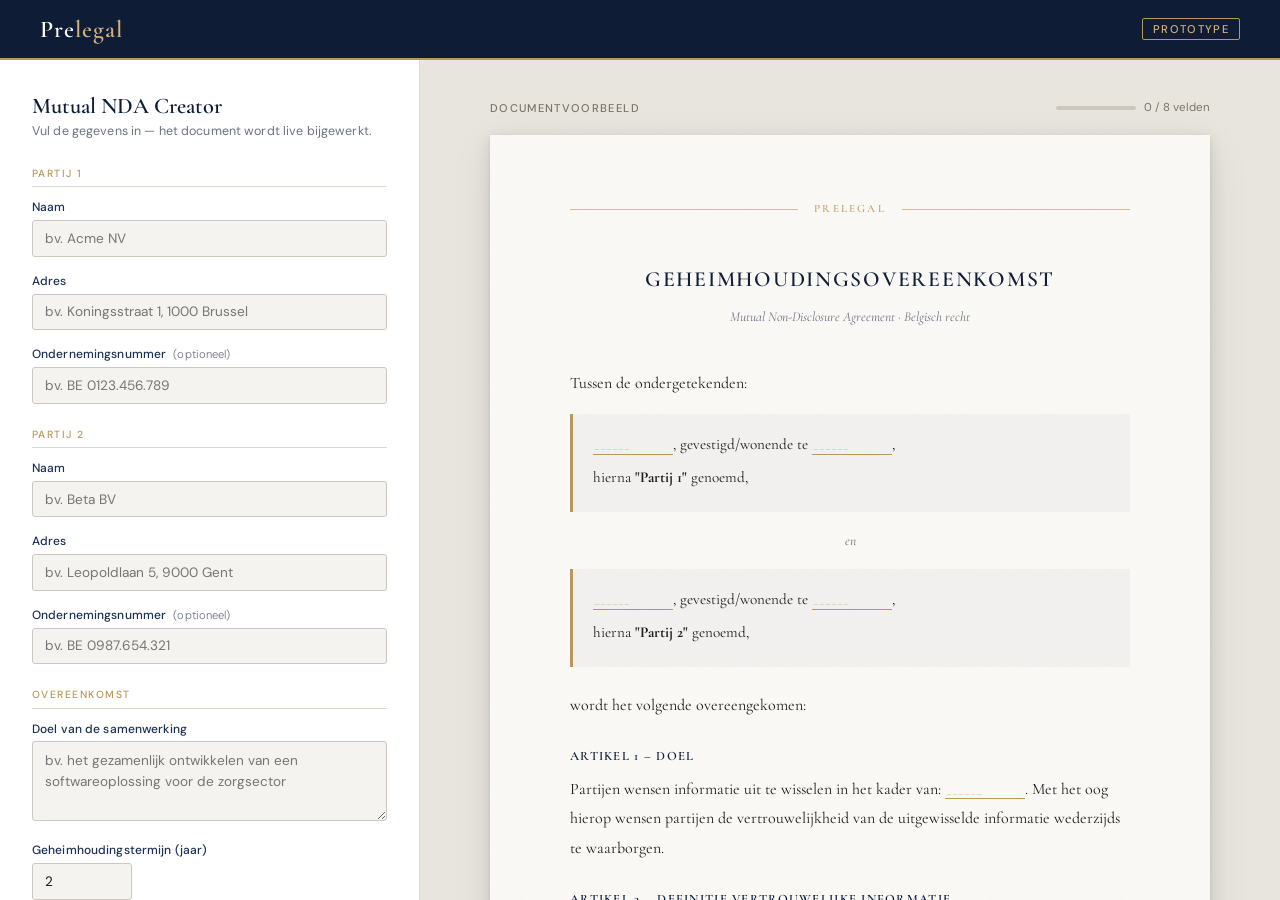
==== prototype/nda-creator/index.html @ 000abd02 "feat(PL-3): prototype mutual NDA creator Voegt een interactieve webpagina toe waarmee gebruikers een" ====
<!DOCTYPE html>
<html lang="nl">
<head>
  <meta charset="UTF-8" />
  <meta name="viewport" content="width=device-width, initial-scale=1.0" />
  <title>Prelegal – Mutual NDA Creator</title>
  <link rel="preconnect" href="https://fonts.googleapis.com" />
  <link rel="preconnect" href="https://fonts.gstatic.com" crossorigin />
  <link href="https://fonts.googleapis.com/css2?family=Cormorant+Garamond:ital,wght@0,400;0,500;0,600;1,400&family=DM+Sans:wght@300;400;500&display=swap" rel="stylesheet" />
  <style>
    *, *::before, *::after { box-sizing: border-box; margin: 0; padding: 0; }

    :root {
      --navy:   #0e1c36;
      --navy-mid: #1a2f54;
      --gold:   #b8975a;
      --gold-light: #d4b07a;
      --ink:    #1c1c1c;
      --muted:  #6b7280;
      --rule:   #ddd8cf;
      --paper:  #faf9f6;
      --white:  #ffffff;
      --form-bg: #f4f3ef;
      --input-border: #ccc8bf;
      --highlight: #2a4a8a14;
    }

    html, body {
      height: 100%;
      font-family: 'DM Sans', sans-serif;
      background: var(--form-bg);
      color: var(--ink);
    }

    /* ── HEADER ── */
    header {
      background: var(--navy);
      color: var(--white);
      display: flex;
      align-items: center;
      justify-content: space-between;
      padding: 0 2.5rem;
      height: 60px;
      position: sticky;
      top: 0;
      z-index: 100;
      border-bottom: 2px solid var(--gold);
    }

    .logo {
      font-family: 'Cormorant Garamond', serif;
      font-size: 1.5rem;
      font-weight: 600;
      letter-spacing: 0.04em;
      color: var(--white);
    }

    .logo span { color: var(--gold-light); }

    .badge {
      font-size: 0.7rem;
      font-weight: 500;
      letter-spacing: 0.12em;
      text-transform: uppercase;
      color: var(--gold-light);
      border: 1px solid var(--gold);
      padding: 3px 10px;
      border-radius: 2px;
    }

    /* ── LAYOUT ── */
    .workspace {
      display: grid;
      grid-template-columns: 420px 1fr;
      height: calc(100vh - 60px);
      overflow: hidden;
    }

    /* ── FORM PANEL ── */
    .form-panel {
      background: var(--white);
      border-right: 1px solid var(--rule);
      overflow-y: auto;
      padding: 2rem 2rem 3rem;
    }

    .form-panel::-webkit-scrollbar { width: 5px; }
    .form-panel::-webkit-scrollbar-track { background: var(--form-bg); }
    .form-panel::-webkit-scrollbar-thumb { background: var(--rule); border-radius: 3px; }

    .form-title {
      font-family: 'Cormorant Garamond', serif;
      font-size: 1.4rem;
      font-weight: 600;
      color: var(--navy);
      margin-bottom: 0.25rem;
    }

    .form-subtitle {
      font-size: 0.78rem;
      color: var(--muted);
      margin-bottom: 1.75rem;
      letter-spacing: 0.01em;
    }

    .section-label {
      font-size: 0.65rem;
      font-weight: 500;
      letter-spacing: 0.14em;
      text-transform: uppercase;
      color: var(--gold);
      margin: 1.5rem 0 0.75rem;
      padding-bottom: 0.4rem;
      border-bottom: 1px solid var(--rule);
    }

    .field { margin-bottom: 1rem; }

    label {
      display: block;
      font-size: 0.75rem;
      font-weight: 500;
      color: var(--navy-mid);
      margin-bottom: 0.3rem;
      letter-spacing: 0.01em;
    }

    .optional {
      font-weight: 300;
      color: var(--muted);
      font-size: 0.7rem;
      margin-left: 4px;
    }

    input[type="text"],
    input[type="number"],
    input[type="date"],
    textarea {
      width: 100%;
      padding: 0.55rem 0.75rem;
      font-family: 'DM Sans', sans-serif;
      font-size: 0.85rem;
      color: var(--ink);
      background: var(--form-bg);
      border: 1px solid var(--input-border);
      border-radius: 3px;
      outline: none;
      transition: border-color 0.15s, box-shadow 0.15s, background 0.15s;
    }

    input:focus, textarea:focus {
      border-color: var(--navy-mid);
      background: var(--white);
      box-shadow: 0 0 0 3px var(--highlight);
    }

    textarea { resize: vertical; min-height: 80px; line-height: 1.5; }

    input[type="number"] { width: 100px; }

    .download-btn {
      display: flex;
      align-items: center;
      gap: 8px;
      margin-top: 2rem;
      width: 100%;
      padding: 0.75rem 1.25rem;
      background: var(--navy);
      color: var(--white);
      font-family: 'DM Sans', sans-serif;
      font-size: 0.85rem;
      font-weight: 500;
      letter-spacing: 0.04em;
      border: none;
      border-radius: 3px;
      cursor: pointer;
      transition: background 0.2s, transform 0.1s;
      justify-content: center;
    }

    .download-btn:hover { background: var(--navy-mid); }
    .download-btn:active { transform: scale(0.99); }

    .download-btn svg { flex-shrink: 0; }

    /* ── DOCUMENT PANEL ── */
    .doc-panel {
      background: #e8e5de;
      overflow-y: auto;
      display: flex;
      flex-direction: column;
      align-items: center;
      padding: 2.5rem 2rem 4rem;
    }

    .doc-panel::-webkit-scrollbar { width: 6px; }
    .doc-panel::-webkit-scrollbar-track { background: #ddd9d1; }
    .doc-panel::-webkit-scrollbar-thumb { background: #bbb5aa; border-radius: 3px; }

    .doc-toolbar {
      width: 100%;
      max-width: 720px;
      display: flex;
      align-items: center;
      justify-content: space-between;
      margin-bottom: 1.25rem;
    }

    .doc-toolbar-label {
      font-size: 0.7rem;
      font-weight: 500;
      letter-spacing: 0.12em;
      text-transform: uppercase;
      color: #7a7468;
    }

    .completeness {
      display: flex;
      align-items: center;
      gap: 8px;
      font-size: 0.72rem;
      color: #7a7468;
    }

    .progress-bar {
      width: 80px;
      height: 4px;
      background: #ccc8bf;
      border-radius: 2px;
      overflow: hidden;
    }

    .progress-fill {
      height: 100%;
      background: var(--gold);
      border-radius: 2px;
      transition: width 0.3s ease;
      width: 0%;
    }

    /* Paper document */
    .document {
      width: 100%;
      max-width: 720px;
      background: var(--paper);
      box-shadow:
        0 1px 3px rgba(0,0,0,0.08),
        0 4px 16px rgba(0,0,0,0.10),
        0 12px 40px rgba(0,0,0,0.08);
      padding: 4rem 5rem;
      font-family: 'Cormorant Garamond', serif;
      font-size: 1rem;
      line-height: 1.85;
      color: var(--ink);
      position: relative;
      animation: fadeUp 0.4s ease both;
    }

    @keyframes fadeUp {
      from { opacity: 0; transform: translateY(12px); }
      to   { opacity: 1; transform: translateY(0); }
    }

    /* Subtle paper texture via pseudo */
    .document::before {
      content: '';
      position: absolute;
      inset: 0;
      background-image: url("data:image/svg+xml,%3Csvg xmlns='http://www.w3.org/2000/svg' width='300' height='300'%3E%3Cfilter id='n'%3E%3CfeTurbulence type='fractalNoise' baseFrequency='0.75' numOctaves='4' stitchTiles='stitch'/%3E%3C/filter%3E%3Crect width='300' height='300' filter='url(%23n)' opacity='0.025'/%3E%3C/svg%3E");
      pointer-events: none;
      border-radius: inherit;
    }

    .doc-header-rule {
      display: flex;
      align-items: center;
      gap: 1rem;
      margin-bottom: 2.5rem;
    }

    .doc-header-rule::before,
    .doc-header-rule::after {
      content: '';
      flex: 1;
      height: 1px;
      background: var(--gold);
      opacity: 0.6;
    }

    .doc-brand {
      font-family: 'Cormorant Garamond', serif;
      font-size: 0.7rem;
      font-weight: 500;
      letter-spacing: 0.2em;
      text-transform: uppercase;
      color: var(--gold);
    }

    .doc-title {
      font-family: 'Cormorant Garamond', serif;
      font-size: 1.35rem;
      font-weight: 600;
      letter-spacing: 0.08em;
      text-align: center;
      text-transform: uppercase;
      color: var(--navy);
      margin-bottom: 0.25rem;
    }

    .doc-subtitle {
      text-align: center;
      font-style: italic;
      font-size: 0.85rem;
      color: var(--muted);
      margin-bottom: 2.5rem;
    }

    .doc-body p { margin-bottom: 0.9rem; }

    .doc-body .article-title {
      font-weight: 600;
      font-size: 0.8rem;
      letter-spacing: 0.1em;
      text-transform: uppercase;
      color: var(--navy);
      margin-top: 1.5rem;
      margin-bottom: 0.4rem;
    }

    .doc-body .parties {
      background: rgba(14, 28, 54, 0.03);
      border-left: 3px solid var(--gold);
      padding: 1rem 1.25rem;
      margin: 1rem 0 1.5rem;
      font-size: 0.95rem;
    }

    .doc-body .parties p { margin-bottom: 0.3rem; }

    .placeholder {
      display: inline-block;
      min-width: 80px;
      border-bottom: 1.5px solid var(--gold);
      color: #b8975a99;
      font-style: italic;
      font-size: 0.85em;
      padding: 0 2px;
      line-height: 1.2;
    }

    .filled {
      color: var(--ink);
      font-style: normal;
      border-bottom-color: transparent;
    }

    .signatures {
      display: grid;
      grid-template-columns: 1fr 1fr;
      gap: 2rem;
      margin-top: 2.5rem;
      padding-top: 1.5rem;
      border-top: 1px solid var(--rule);
    }

    .sig-block {
      font-size: 0.9rem;
    }

    .sig-block .sig-name {
      font-weight: 600;
      margin-bottom: 0.25rem;
    }

    .sig-block .sig-role {
      font-size: 0.8rem;
      color: var(--muted);
      margin-bottom: 1rem;
    }

    .sig-line {
      margin-top: 2.5rem;
      border-top: 1px solid var(--ink);
      padding-top: 0.3rem;
      font-size: 0.75rem;
      color: var(--muted);
    }

    .doc-footer-rule {
      display: flex;
      align-items: center;
      gap: 1rem;
      margin-top: 3rem;
    }

    .doc-footer-rule::before,
    .doc-footer-rule::after {
      content: '';
      flex: 1;
      height: 1px;
      background: var(--rule);
    }

    .doc-footer-rule span {
      font-size: 0.65rem;
      letter-spacing: 0.14em;
      text-transform: uppercase;
      color: #bbb5aa;
    }

    @media (max-width: 900px) {
      .workspace { grid-template-columns: 1fr; height: auto; overflow: visible; }
      .doc-panel { padding: 2rem 1rem 3rem; }
      .document { padding: 2.5rem 2rem; }
    }
  </style>
</head>
<body>

<header>
  <div class="logo">Pre<span>legal</span></div>
  <div class="badge">Prototype</div>
</header>

<div class="workspace">

  <!-- FORM -->
  <aside class="form-panel">
    <div class="form-title">Mutual NDA Creator</div>
    <div class="form-subtitle">Vul de gegevens in — het document wordt live bijgewerkt.</div>

    <div class="section-label">Partij 1</div>

    <div class="field">
      <label for="p1_naam">Naam</label>
      <input type="text" id="p1_naam" placeholder="bv. Acme NV" />
    </div>
    <div class="field">
      <label for="p1_adres">Adres</label>
      <input type="text" id="p1_adres" placeholder="bv. Koningsstraat 1, 1000 Brussel" />
    </div>
    <div class="field">
      <label for="p1_kbo">Ondernemingsnummer <span class="optional">(optioneel)</span></label>
      <input type="text" id="p1_kbo" placeholder="bv. BE 0123.456.789" />
    </div>

    <div class="section-label">Partij 2</div>

    <div class="field">
      <label for="p2_naam">Naam</label>
      <input type="text" id="p2_naam" placeholder="bv. Beta BV" />
    </div>
    <div class="field">
      <label for="p2_adres">Adres</label>
      <input type="text" id="p2_adres" placeholder="bv. Leopoldlaan 5, 9000 Gent" />
    </div>
    <div class="field">
      <label for="p2_kbo">Ondernemingsnummer <span class="optional">(optioneel)</span></label>
      <input type="text" id="p2_kbo" placeholder="bv. BE 0987.654.321" />
    </div>

    <div class="section-label">Overeenkomst</div>

    <div class="field">
      <label for="doel">Doel van de samenwerking</label>
      <textarea id="doel" placeholder="bv. het gezamenlijk ontwikkelen van een softwareoplossing voor de zorgsector"></textarea>
    </div>
    <div class="field">
      <label for="duur">Geheimhoudingstermijn (jaar)</label>
      <input type="number" id="duur" value="2" min="1" max="20" />
    </div>
    <div class="field">
      <label for="gemeente">Gemeente</label>
      <input type="text" id="gemeente" placeholder="bv. Antwerpen" />
    </div>
    <div class="field">
      <label for="datum">Datum ondertekening</label>
      <input type="date" id="datum" />
    </div>

    <button class="download-btn" onclick="downloadDoc()">
      <svg width="15" height="15" viewBox="0 0 15 15" fill="none">
        <path d="M7.5 1v9M4 7l3.5 3.5L11 7M2 13h11" stroke="currentColor" stroke-width="1.5" stroke-linecap="round" stroke-linejoin="round"/>
      </svg>
      Download als .txt
    </button>
  </aside>

  <!-- DOCUMENT PREVIEW -->
  <main class="doc-panel">
    <div class="doc-toolbar">
      <span class="doc-toolbar-label">Documentvoorbeeld</span>
      <div class="completeness">
        <div class="progress-bar"><div class="progress-fill" id="progressFill"></div></div>
        <span id="progressLabel">0 / 8 velden</span>
      </div>
    </div>

    <article class="document" id="docPreview">

      <div class="doc-header-rule">
        <span class="doc-brand">Prelegal</span>
      </div>

      <div class="doc-title">Geheimhoudingsovereenkomst</div>
      <div class="doc-subtitle">Mutual Non-Disclosure Agreement · Belgisch recht</div>

      <div class="doc-body">

        <p>Tussen de ondergetekenden:</p>

        <div class="parties">
          <p><span id="d_p1_naam" class="placeholder">______</span>,
          gevestigd/wonende te <span id="d_p1_adres" class="placeholder">______</span><span id="d_p1_kbo_block"></span>,</p>
          <p>hierna <strong>"Partij 1"</strong> genoemd,</p>
        </div>

        <p style="text-align:center; font-style:italic; color: var(--muted); font-size:0.85rem; margin: -0.5rem 0 0.5rem;">en</p>

        <div class="parties">
          <p><span id="d_p2_naam" class="placeholder">______</span>,
          gevestigd/wonende te <span id="d_p2_adres" class="placeholder">______</span><span id="d_p2_kbo_block"></span>,</p>
          <p>hierna <strong>"Partij 2"</strong> genoemd,</p>
        </div>

        <p>wordt het volgende overeengekomen:</p>

        <div class="article-title">Artikel 1 – Doel</div>
        <p>Partijen wensen informatie uit te wisselen in het kader van: <span id="d_doel" class="placeholder">______</span>. Met het oog hierop wensen partijen de vertrouwelijkheid van de uitgewisselde informatie wederzijds te waarborgen.</p>

        <div class="article-title">Artikel 2 – Definitie vertrouwelijke informatie</div>
        <p>Onder "Vertrouwelijke Informatie" wordt verstaan: alle informatie, al dan niet schriftelijk of elektronisch vastgelegd, die door één partij aan de andere partij wordt meegedeeld en die als vertrouwelijk wordt aangeduid of die redelijkerwijze als vertrouwelijk dient te worden beschouwd.</p>

        <div class="article-title">Artikel 3 – Wederzijdse geheimhoudingsplicht</div>
        <p>Elke partij verbindt zich ertoe:</p>
        <p>(a)&nbsp; de Vertrouwelijke Informatie strikt vertrouwelijk te behandelen;<br>
           (b)&nbsp; de Vertrouwelijke Informatie niet openbaar te maken aan derden zonder voorafgaande schriftelijke toestemming van de andere partij;<br>
           (c)&nbsp; de Vertrouwelijke Informatie uitsluitend te gebruiken voor het in artikel 1 omschreven doel.</p>

        <div class="article-title">Artikel 4 – Uitzonderingen</div>
        <p>De geheimhoudingsplicht geldt niet voor informatie die reeds publiekelijk bekend was, nadien publiekelijk bekend werd zonder inbreuk op deze overeenkomst, of verplicht openbaar gemaakt dient te worden krachtens de wet.</p>

        <div class="article-title">Artikel 5 – Duur</div>
        <p>Deze overeenkomst blijft van kracht gedurende <span id="d_duur" class="placeholder">______</span> jaar vanaf de datum van ondertekening.</p>

        <div class="article-title">Artikel 6 – Toepasselijk recht</div>
        <p>Deze overeenkomst is onderworpen aan het Belgisch recht. Bij geschillen zijn uitsluitend de rechtbanken van <span id="d_gemeente" class="placeholder">______</span> bevoegd.</p>

        <p style="margin-top:1.5rem;">Opgemaakt te <span id="d_gemeente2" class="placeholder">______</span>, op <span id="d_datum" class="placeholder">______</span>, in twee originele exemplaren.</p>

      </div>

      <div class="signatures">
        <div class="sig-block">
          <div class="sig-role">Partij 1</div>
          <div class="sig-name"><span id="d_sig_p1" class="placeholder">______</span></div>
          <div class="sig-line">Handtekening</div>
        </div>
        <div class="sig-block">
          <div class="sig-role">Partij 2</div>
          <div class="sig-name"><span id="d_sig_p2" class="placeholder">______</span></div>
          <div class="sig-line">Handtekening</div>
        </div>
      </div>

      <div class="doc-footer-rule">
        <span>Gegenereerd via Prelegal · prelegal.be</span>
      </div>

    </article>
  </main>

</div>

<script>
  const fields = [
    { inputId: 'p1_naam',  docIds: ['d_p1_naam', 'd_sig_p1'] },
    { inputId: 'p1_adres', docIds: ['d_p1_adres'] },
    { inputId: 'p2_naam',  docIds: ['d_p2_naam', 'd_sig_p2'] },
    { inputId: 'p2_adres', docIds: ['d_p2_adres'] },
    { inputId: 'doel',     docIds: ['d_doel'] },
    { inputId: 'duur',     docIds: ['d_duur'] },
    { inputId: 'gemeente', docIds: ['d_gemeente', 'd_gemeente2'] },
    { inputId: 'datum',    docIds: ['d_datum'], format: formatDate },
  ];

  // Optional KBO blocks
  document.getElementById('p1_kbo').addEventListener('input', () => updateKbo('p1_kbo', 'd_p1_kbo_block'));
  document.getElementById('p2_kbo').addEventListener('input', () => updateKbo('p2_kbo', 'd_p2_kbo_block'));

  function updateKbo(inputId, blockId) {
    const val = document.getElementById(inputId).value.trim();
    document.getElementById(blockId).textContent = val ? `, met ondernemingsnummer ${val}` : '';
  }

  function formatDate(val) {
    if (!val) return null;
    const [y, m, d] = val.split('-');
    return `${d}/${m}/${y}`;
  }

  fields.forEach(({ inputId, docIds, format }) => {
    const input = document.getElementById(inputId);
    input.addEventListener('input', () => {
      const raw = input.value.trim();
      const display = format ? format(raw) : raw;
      docIds.forEach(id => {
        const el = document.getElementById(id);
        if (display) {
          el.textContent = display;
          el.classList.add('filled');
        } else {
          el.textContent = '______';
          el.classList.remove('filled');
        }
      });
      updateProgress();
    });
  });

  function updateProgress() {
    const required = ['p1_naam','p1_adres','p2_naam','p2_adres','doel','duur','gemeente','datum'];
    const filled = required.filter(id => document.getElementById(id).value.trim() !== '').length;
    const pct = Math.round((filled / required.length) * 100);
    document.getElementById('progressFill').style.width = pct + '%';
    document.getElementById('progressLabel').textContent = `${filled} / ${required.length} velden`;
  }

  function getDocText() {
    const g = id => document.getElementById(id).value.trim();
    const fmtDate = v => v ? formatDate(v) : '______';
    const kbo1 = g('p1_kbo') ? `, met ondernemingsnummer ${g('p1_kbo')}` : '';
    const kbo2 = g('p2_kbo') ? `, met ondernemingsnummer ${g('p2_kbo')}` : '';

    return `GEHEIMHOUDINGSOVEREENKOMST (MUTUAL NDA)
Gegenereerd via Prelegal

Tussen de ondergetekenden:

${g('p1_naam') || '______'}, gevestigd/wonende te ${g('p1_adres') || '______'}${kbo1},
hierna "Partij 1" genoemd,

en

${g('p2_naam') || '______'}, gevestigd/wonende te ${g('p2_adres') || '______'}${kbo2},
hierna "Partij 2" genoemd,

wordt het volgende overeengekomen:

ARTIKEL 1 – DOEL
Partijen wensen informatie uit te wisselen in het kader van: ${g('doel') || '______'}. Met het oog hierop wensen partijen de vertrouwelijkheid van de uitgewisselde informatie wederzijds te waarborgen.

ARTIKEL 2 – DEFINITIE VERTROUWELIJKE INFORMATIE
Onder "Vertrouwelijke Informatie" wordt verstaan: alle informatie, al dan niet schriftelijk of elektronisch vastgelegd, die door één partij aan de andere partij wordt meegedeeld en die als vertrouwelijk wordt aangeduid of die redelijkerwijze als vertrouwelijk dient te worden beschouwd.

ARTIKEL 3 – WEDERZIJDSE GEHEIMHOUDINGSPLICHT
Elke partij verbindt zich ertoe:
(a) de Vertrouwelijke Informatie strikt vertrouwelijk te behandelen;
(b) de Vertrouwelijke Informatie niet openbaar te maken aan derden zonder voorafgaande schriftelijke toestemming van de andere partij;
(c) de Vertrouwelijke Informatie uitsluitend te gebruiken voor het in artikel 1 omschreven doel.

ARTIKEL 4 – UITZONDERINGEN
De geheimhoudingsplicht geldt niet voor informatie die reeds publiekelijk bekend was, nadien publiekelijk bekend werd zonder inbreuk op deze overeenkomst, of verplicht openbaar gemaakt dient te worden krachtens de wet.

ARTIKEL 5 – DUUR
Deze overeenkomst blijft van kracht gedurende ${g('duur') || '______'} jaar vanaf de datum van ondertekening.

ARTIKEL 6 – TOEPASSELIJK RECHT
Deze overeenkomst is onderworpen aan het Belgisch recht. Bij geschillen zijn uitsluitend de rechtbanken van ${g('gemeente') || '______'} bevoegd.

Opgemaakt te ${g('gemeente') || '______'}, op ${fmtDate(g('datum'))}, in twee originele exemplaren.


Partij 1,                               Partij 2,
${g('p1_naam') || '______'}             ${g('p2_naam') || '______'}
(handtekening)                          (handtekening)`;
  }

  function downloadDoc() {
    const text = getDocText();
    const blob = new Blob([text], { type: 'text/plain;charset=utf-8' });
    const a = document.createElement('a');
    a.href = URL.createObjectURL(blob);
    a.download = 'mutual-nda-prelegal.txt';
    a.click();
    URL.revokeObjectURL(a.href);
  }
</script>
</body>
</html>
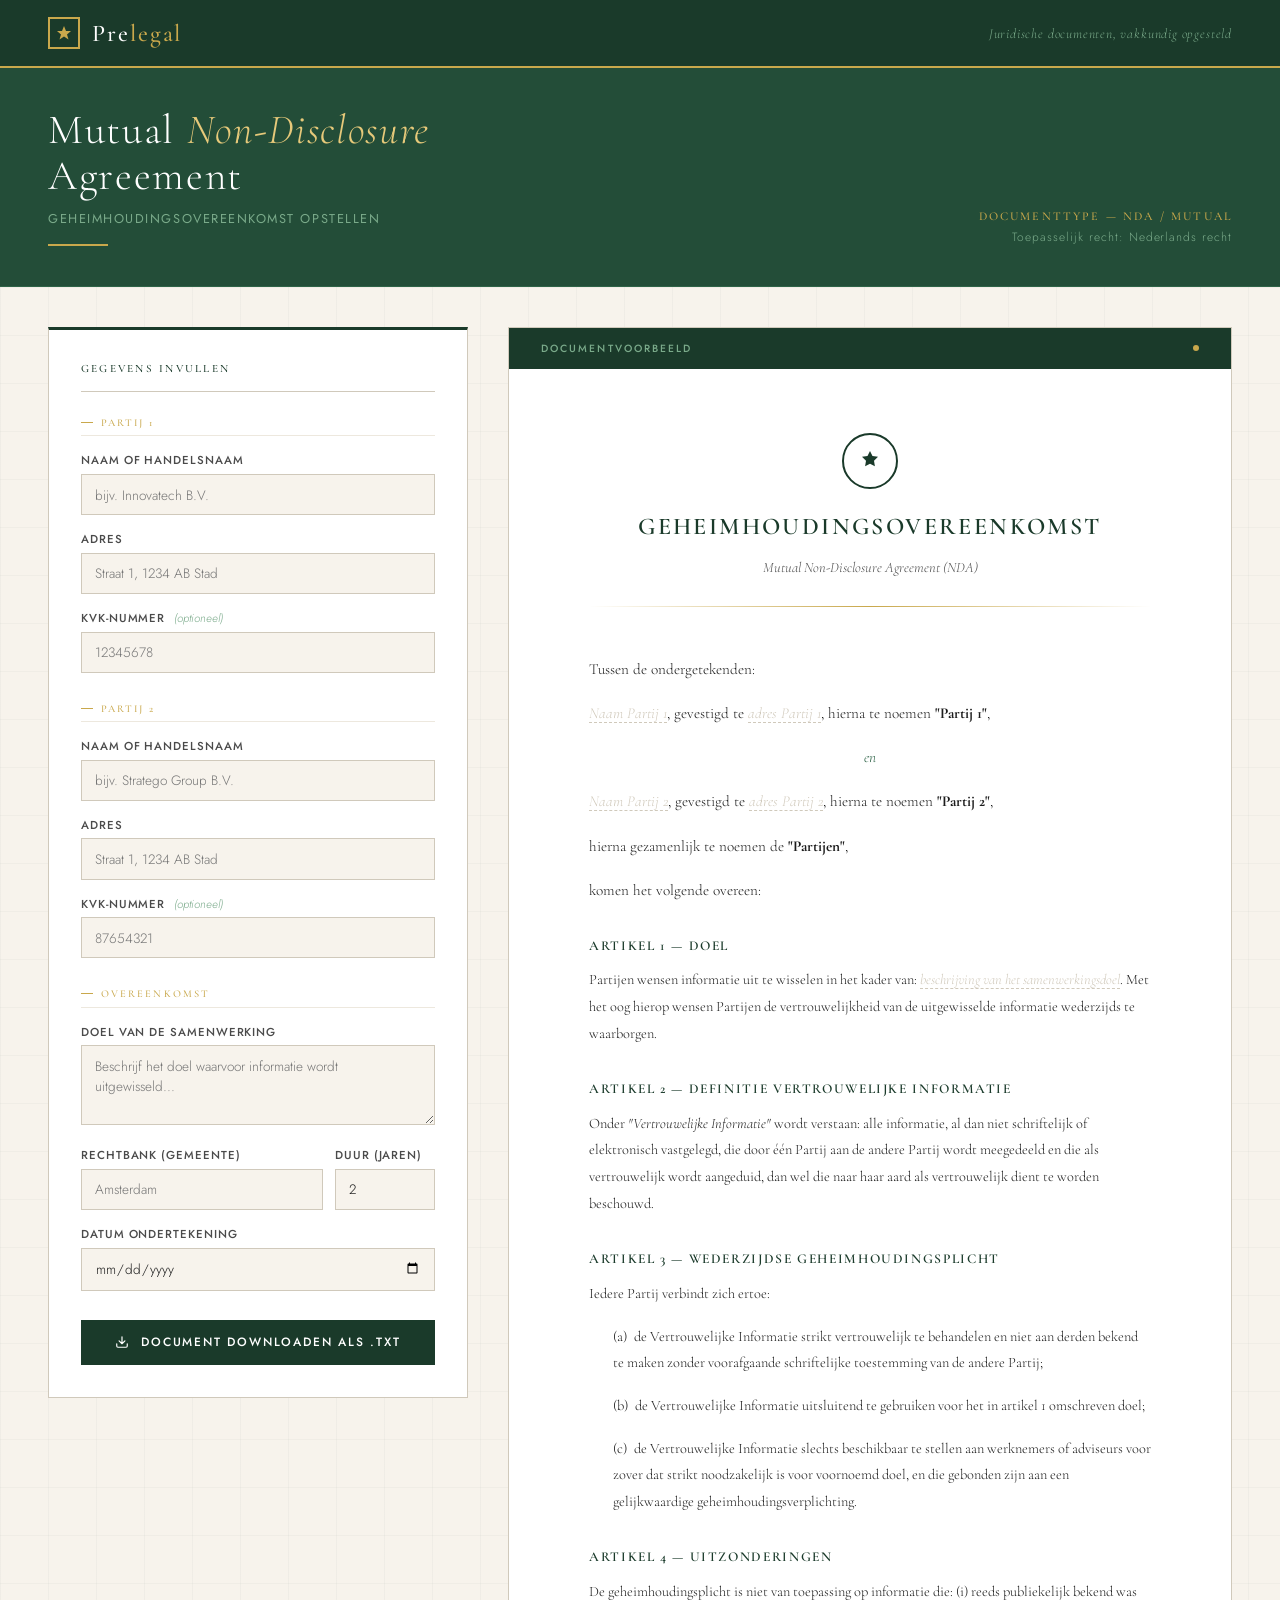
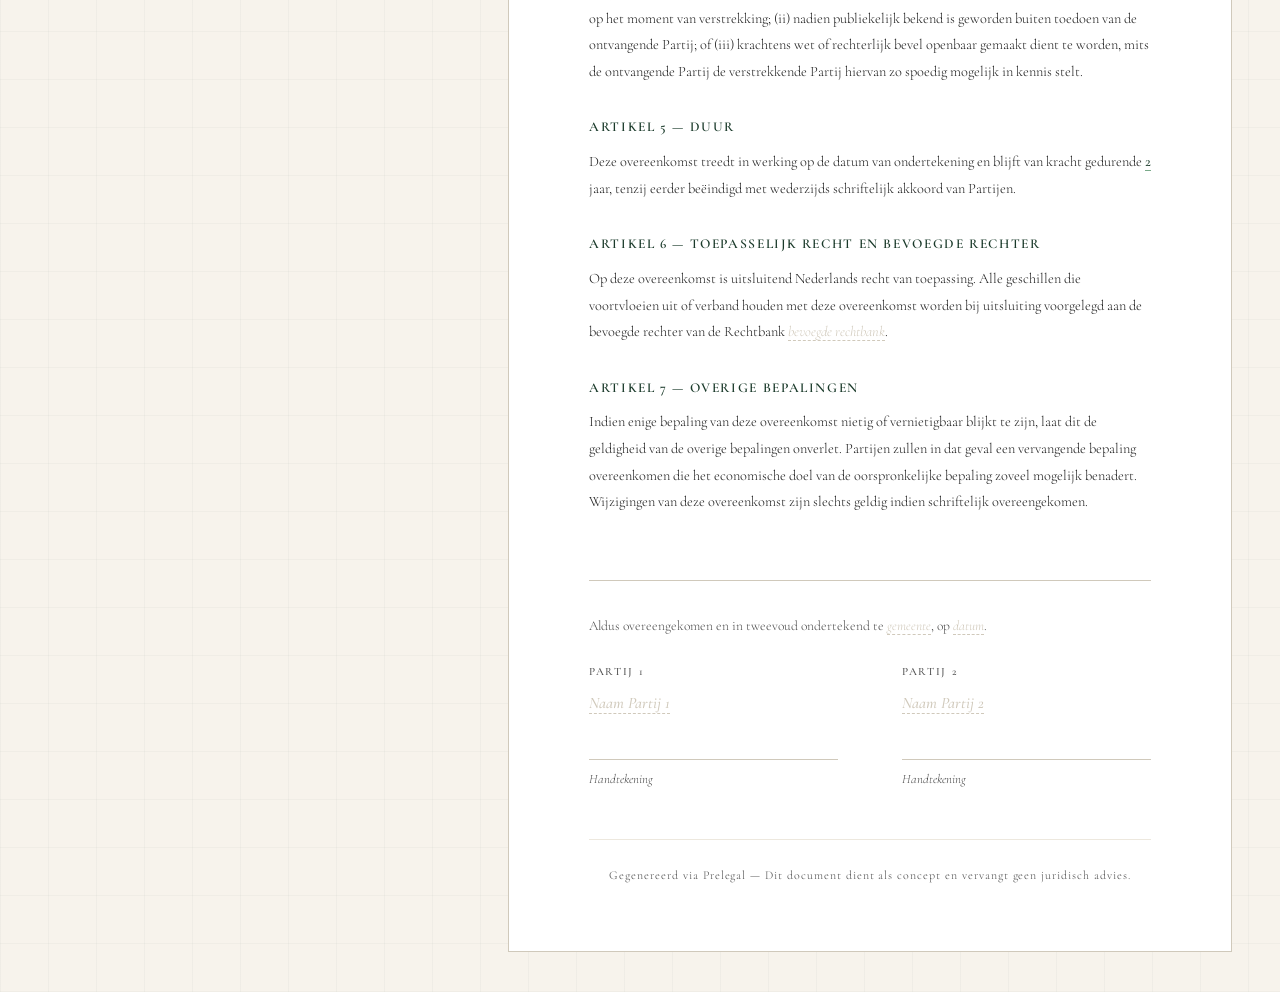
==== commit 6f661044: "feat: rebuild NDA Creator with luxury dark-green design and Dutch law - Replaced children's theme wi" ====
--- a/prototype/nda-creator/index.html
+++ b/prototype/nda-creator/index.html
@@ -6,41 +6,46 @@
   <title>Prelegal – Mutual NDA Creator</title>
   <link rel="preconnect" href="https://fonts.googleapis.com" />
   <link rel="preconnect" href="https://fonts.gstatic.com" crossorigin />
-  <link href="https://fonts.googleapis.com/css2?family=Cormorant+Garamond:ital,wght@0,400;0,500;0,600;1,400&family=DM+Sans:wght@300;400;500&display=swap" rel="stylesheet" />
+  <link href="https://fonts.googleapis.com/css2?family=Cormorant+Garamond:ital,wght@0,300;0,400;0,500;0,600;1,300;1,400&family=Jost:wght@300;400;500;600&display=swap" rel="stylesheet" />
   <style>
     *, *::before, *::after { box-sizing: border-box; margin: 0; padding: 0; }
 
     :root {
-      --navy:   #0e1c36;
-      --navy-mid: #1a2f54;
-      --gold:   #b8975a;
-      --gold-light: #d4b07a;
-      --ink:    #1c1c1c;
-      --muted:  #6b7280;
-      --rule:   #ddd8cf;
-      --paper:  #faf9f6;
-      --white:  #ffffff;
-      --form-bg: #f4f3ef;
-      --input-border: #ccc8bf;
-      --highlight: #2a4a8a14;
+      --forest:      #1a3a2a;
+      --forest-mid:  #234d38;
+      --forest-light:#2e6347;
+      --sage:        #7aaa8a;
+      --gold:        #c9a84c;
+      --gold-light:  #e6c97a;
+      --cream:       #f7f3ec;
+      --parchment:   #ede8de;
+      --ink:         #1c1c1c;
+      --ink-muted:   #4a4a4a;
+      --rule:        #d0c9bb;
+      --white:       #ffffff;
+      --shadow:      rgba(26, 58, 42, 0.12);
     }
 
     html, body {
       height: 100%;
-      font-family: 'DM Sans', sans-serif;
-      background: var(--form-bg);
+      font-family: 'Jost', sans-serif;
+      font-weight: 300;
       color: var(--ink);
+      background-color: var(--cream);
+      background-image:
+        linear-gradient(0deg, rgba(26,58,42,0.03) 1px, transparent 1px),
+        linear-gradient(90deg, rgba(26,58,42,0.03) 1px, transparent 1px);
+      background-size: 48px 48px;
     }
 
     /* ── HEADER ── */
     header {
-      background: var(--navy);
-      color: var(--white);
+      background: var(--forest);
+      padding: 0 3rem;
+      height: 68px;
       display: flex;
       align-items: center;
       justify-content: space-between;
-      padding: 0 2.5rem;
-      height: 60px;
       position: sticky;
       top: 0;
       z-index: 100;
@@ -48,643 +53,810 @@
     }
 
     .logo {
+      display: flex;
+      align-items: center;
+      gap: 0.75rem;
+    }
+
+    .logo-mark {
+      width: 32px;
+      height: 32px;
+      border: 2px solid var(--gold);
+      display: flex;
+      align-items: center;
+      justify-content: center;
+    }
+
+    .logo-mark svg {
+      width: 16px;
+      height: 16px;
+      fill: var(--gold);
+    }
+
+    .logo-text {
       font-family: 'Cormorant Garamond', serif;
       font-size: 1.5rem;
-      font-weight: 600;
+      font-weight: 500;
+      color: var(--white);
+      letter-spacing: 0.08em;
+    }
+
+    .logo-text span {
+      color: var(--gold);
+    }
+
+    .header-badge {
+      font-family: 'Cormorant Garamond', serif;
+      font-style: italic;
+      font-size: 0.85rem;
+      color: var(--sage);
+      letter-spacing: 0.06em;
+    }
+
+    /* ── HERO STRIP ── */
+    .hero {
+      background: var(--forest-mid);
+      padding: 2.5rem 3rem;
+      border-bottom: 1px solid var(--forest-light);
+    }
+
+    .hero-inner {
+      max-width: 1400px;
+      margin: 0 auto;
+      display: flex;
+      align-items: flex-end;
+      justify-content: space-between;
+      gap: 2rem;
+    }
+
+    .hero h1 {
+      font-family: 'Cormorant Garamond', serif;
+      font-size: 2.6rem;
+      font-weight: 300;
+      color: var(--white);
       letter-spacing: 0.04em;
-      color: var(--white);
-    }
-
-    .logo span { color: var(--gold-light); }
-
-    .badge {
-      font-size: 0.7rem;
-      font-weight: 500;
+      line-height: 1.1;
+    }
+
+    .hero h1 em {
+      font-style: italic;
+      color: var(--gold-light);
+    }
+
+    .hero p {
+      font-size: 0.8rem;
+      font-weight: 400;
+      color: var(--sage);
       letter-spacing: 0.12em;
       text-transform: uppercase;
-      color: var(--gold-light);
-      border: 1px solid var(--gold);
-      padding: 3px 10px;
-      border-radius: 2px;
-    }
-
-    /* ── LAYOUT ── */
-    .workspace {
+      margin-top: 0.6rem;
+    }
+
+    .hero-rule {
+      width: 60px;
+      height: 2px;
+      background: var(--gold);
+      margin-top: 1rem;
+    }
+
+    .hero-meta {
+      text-align: right;
+    }
+
+    .hero-meta .doc-type {
+      font-family: 'Cormorant Garamond', serif;
+      font-size: 0.75rem;
+      font-weight: 500;
+      letter-spacing: 0.18em;
+      text-transform: uppercase;
+      color: var(--gold);
+      margin-bottom: 0.3rem;
+    }
+
+    .hero-meta .jurisdiction {
+      font-size: 0.75rem;
+      color: var(--sage);
+      letter-spacing: 0.08em;
+    }
+
+    /* ── MAIN LAYOUT ── */
+    main {
+      max-width: 1400px;
+      margin: 0 auto;
+      padding: 2.5rem 3rem;
       display: grid;
       grid-template-columns: 420px 1fr;
-      height: calc(100vh - 60px);
-      overflow: hidden;
+      gap: 2.5rem;
+      align-items: start;
     }
 
     /* ── FORM PANEL ── */
     .form-panel {
       background: var(--white);
-      border-right: 1px solid var(--rule);
-      overflow-y: auto;
-      padding: 2rem 2rem 3rem;
-    }
-
-    .form-panel::-webkit-scrollbar { width: 5px; }
-    .form-panel::-webkit-scrollbar-track { background: var(--form-bg); }
-    .form-panel::-webkit-scrollbar-thumb { background: var(--rule); border-radius: 3px; }
-
-    .form-title {
+      border: 1px solid var(--rule);
+      border-top: 3px solid var(--forest);
+      padding: 2rem;
+      position: sticky;
+      top: 88px;
+    }
+
+    .panel-title {
       font-family: 'Cormorant Garamond', serif;
-      font-size: 1.4rem;
-      font-weight: 600;
-      color: var(--navy);
-      margin-bottom: 0.25rem;
-    }
-
-    .form-subtitle {
-      font-size: 0.78rem;
-      color: var(--muted);
-      margin-bottom: 1.75rem;
-      letter-spacing: 0.01em;
+      font-size: 0.7rem;
+      font-weight: 500;
+      letter-spacing: 0.2em;
+      text-transform: uppercase;
+      color: var(--forest);
+      padding-bottom: 1rem;
+      border-bottom: 1px solid var(--rule);
+      margin-bottom: 1.5rem;
+    }
+
+    .form-section {
+      margin-bottom: 1.8rem;
     }
 
     .section-label {
+      font-family: 'Cormorant Garamond', serif;
       font-size: 0.65rem;
       font-weight: 500;
-      letter-spacing: 0.14em;
+      letter-spacing: 0.2em;
       text-transform: uppercase;
       color: var(--gold);
-      margin: 1.5rem 0 0.75rem;
+      margin-bottom: 1rem;
       padding-bottom: 0.4rem;
-      border-bottom: 1px solid var(--rule);
-    }
-
-    .field { margin-bottom: 1rem; }
-
-    label {
-      display: block;
-      font-size: 0.75rem;
-      font-weight: 500;
-      color: var(--navy-mid);
-      margin-bottom: 0.3rem;
-      letter-spacing: 0.01em;
-    }
-
-    .optional {
-      font-weight: 300;
-      color: var(--muted);
-      font-size: 0.7rem;
-      margin-left: 4px;
-    }
-
-    input[type="text"],
-    input[type="number"],
-    input[type="date"],
-    textarea {
-      width: 100%;
-      padding: 0.55rem 0.75rem;
-      font-family: 'DM Sans', sans-serif;
-      font-size: 0.85rem;
-      color: var(--ink);
-      background: var(--form-bg);
-      border: 1px solid var(--input-border);
-      border-radius: 3px;
-      outline: none;
-      transition: border-color 0.15s, box-shadow 0.15s, background 0.15s;
-    }
-
-    input:focus, textarea:focus {
-      border-color: var(--navy-mid);
-      background: var(--white);
-      box-shadow: 0 0 0 3px var(--highlight);
-    }
-
-    textarea { resize: vertical; min-height: 80px; line-height: 1.5; }
-
-    input[type="number"] { width: 100px; }
-
-    .download-btn {
+      border-bottom: 1px solid var(--parchment);
       display: flex;
       align-items: center;
-      gap: 8px;
-      margin-top: 2rem;
+      gap: 0.5rem;
+    }
+
+    .section-label::before {
+      content: '';
+      width: 12px;
+      height: 1px;
+      background: var(--gold);
+      flex-shrink: 0;
+    }
+
+    .field {
+      margin-bottom: 1rem;
+    }
+
+    .field label {
+      display: block;
+      font-size: 0.72rem;
+      font-weight: 500;
+      letter-spacing: 0.08em;
+      text-transform: uppercase;
+      color: var(--ink-muted);
+      margin-bottom: 0.35rem;
+    }
+
+    .field label .opt {
+      font-weight: 300;
+      text-transform: none;
+      letter-spacing: 0;
+      color: var(--sage);
+      font-style: italic;
+      margin-left: 0.3rem;
+    }
+
+    .field input,
+    .field textarea {
       width: 100%;
-      padding: 0.75rem 1.25rem;
-      background: var(--navy);
+      padding: 0.6rem 0.8rem;
+      border: 1px solid var(--rule);
+      background: var(--cream);
+      color: var(--ink);
+      font-family: 'Jost', sans-serif;
+      font-size: 0.85rem;
+      font-weight: 300;
+      outline: none;
+      transition: border-color 0.2s, background 0.2s;
+      border-radius: 0;
+    }
+
+    .field input:focus,
+    .field textarea:focus {
+      border-color: var(--forest-light);
+      background: var(--white);
+    }
+
+    .field input[type="number"] {
+      appearance: none;
+      -moz-appearance: textfield;
+    }
+
+    .field textarea {
+      resize: vertical;
+      min-height: 80px;
+      line-height: 1.5;
+    }
+
+    .field-row {
+      display: grid;
+      grid-template-columns: 1fr 100px;
+      gap: 0.75rem;
+    }
+
+    .download-btn {
+      width: 100%;
+      padding: 0.85rem 1.5rem;
+      background: var(--forest);
       color: var(--white);
-      font-family: 'DM Sans', sans-serif;
-      font-size: 0.85rem;
-      font-weight: 500;
-      letter-spacing: 0.04em;
       border: none;
-      border-radius: 3px;
+      font-family: 'Jost', sans-serif;
+      font-size: 0.75rem;
+      font-weight: 500;
+      letter-spacing: 0.15em;
+      text-transform: uppercase;
       cursor: pointer;
-      transition: background 0.2s, transform 0.1s;
+      margin-top: 0.5rem;
+      transition: background 0.2s;
+      display: flex;
+      align-items: center;
       justify-content: center;
-    }
-
-    .download-btn:hover { background: var(--navy-mid); }
-    .download-btn:active { transform: scale(0.99); }
-
-    .download-btn svg { flex-shrink: 0; }
-
-    /* ── DOCUMENT PANEL ── */
-    .doc-panel {
-      background: #e8e5de;
-      overflow-y: auto;
-      display: flex;
-      flex-direction: column;
-      align-items: center;
-      padding: 2.5rem 2rem 4rem;
-    }
-
-    .doc-panel::-webkit-scrollbar { width: 6px; }
-    .doc-panel::-webkit-scrollbar-track { background: #ddd9d1; }
-    .doc-panel::-webkit-scrollbar-thumb { background: #bbb5aa; border-radius: 3px; }
-
-    .doc-toolbar {
-      width: 100%;
-      max-width: 720px;
+      gap: 0.75rem;
+    }
+
+    .download-btn:hover {
+      background: var(--forest-light);
+    }
+
+    .download-btn svg {
+      width: 14px;
+      height: 14px;
+      fill: none;
+      stroke: currentColor;
+      stroke-width: 2;
+      stroke-linecap: round;
+      stroke-linejoin: round;
+      flex-shrink: 0;
+    }
+
+    /* ── DOCUMENT PREVIEW ── */
+    .preview-panel {
+      background: var(--white);
+      border: 1px solid var(--rule);
+    }
+
+    .preview-header {
+      background: var(--forest);
+      padding: 0.8rem 2rem;
       display: flex;
       align-items: center;
       justify-content: space-between;
-      margin-bottom: 1.25rem;
-    }
-
-    .doc-toolbar-label {
-      font-size: 0.7rem;
-      font-weight: 500;
-      letter-spacing: 0.12em;
-      text-transform: uppercase;
-      color: #7a7468;
-    }
-
-    .completeness {
-      display: flex;
-      align-items: center;
-      gap: 8px;
-      font-size: 0.72rem;
-      color: #7a7468;
-    }
-
-    .progress-bar {
-      width: 80px;
-      height: 4px;
-      background: #ccc8bf;
-      border-radius: 2px;
-      overflow: hidden;
-    }
-
-    .progress-fill {
-      height: 100%;
+    }
+
+    .preview-header span {
+      font-size: 0.65rem;
+      font-weight: 500;
+      letter-spacing: 0.2em;
+      text-transform: uppercase;
+      color: var(--sage);
+    }
+
+    .preview-header .live-dot {
+      width: 6px;
+      height: 6px;
       background: var(--gold);
-      border-radius: 2px;
-      transition: width 0.3s ease;
-      width: 0%;
-    }
-
-    /* Paper document */
+      border-radius: 50%;
+      animation: pulse 2s ease-in-out infinite;
+    }
+
+    @keyframes pulse {
+      0%, 100% { opacity: 1; }
+      50% { opacity: 0.3; }
+    }
+
     .document {
-      width: 100%;
-      max-width: 720px;
-      background: var(--paper);
-      box-shadow:
-        0 1px 3px rgba(0,0,0,0.08),
-        0 4px 16px rgba(0,0,0,0.10),
-        0 12px 40px rgba(0,0,0,0.08);
       padding: 4rem 5rem;
       font-family: 'Cormorant Garamond', serif;
-      font-size: 1rem;
+      font-size: 0.95rem;
       line-height: 1.85;
       color: var(--ink);
-      position: relative;
-      animation: fadeUp 0.4s ease both;
-    }
-
-    @keyframes fadeUp {
-      from { opacity: 0; transform: translateY(12px); }
-      to   { opacity: 1; transform: translateY(0); }
-    }
-
-    /* Subtle paper texture via pseudo */
-    .document::before {
-      content: '';
-      position: absolute;
-      inset: 0;
-      background-image: url("data:image/svg+xml,%3Csvg xmlns='http://www.w3.org/2000/svg' width='300' height='300'%3E%3Cfilter id='n'%3E%3CfeTurbulence type='fractalNoise' baseFrequency='0.75' numOctaves='4' stitchTiles='stitch'/%3E%3C/filter%3E%3Crect width='300' height='300' filter='url(%23n)' opacity='0.025'/%3E%3C/svg%3E");
-      pointer-events: none;
-      border-radius: inherit;
-    }
-
-    .doc-header-rule {
-      display: flex;
+      min-height: 800px;
+    }
+
+    .doc-watermark {
+      text-align: center;
+      margin-bottom: 3rem;
+    }
+
+    .doc-watermark .seal {
+      width: 56px;
+      height: 56px;
+      border: 2px solid var(--forest);
+      border-radius: 50%;
+      display: inline-flex;
       align-items: center;
-      gap: 1rem;
-      margin-bottom: 2.5rem;
-    }
-
-    .doc-header-rule::before,
-    .doc-header-rule::after {
-      content: '';
-      flex: 1;
+      justify-content: center;
+      margin: 0 auto 1rem;
+    }
+
+    .doc-watermark .seal svg {
+      width: 24px;
+      height: 24px;
+      fill: var(--forest);
+    }
+
+    .doc-title {
+      font-size: 1.5rem;
+      font-weight: 600;
+      letter-spacing: 0.1em;
+      text-align: center;
+      text-transform: uppercase;
+      color: var(--forest);
+      margin-bottom: 0.4rem;
+    }
+
+    .doc-subtitle {
+      font-size: 0.9rem;
+      font-style: italic;
+      text-align: center;
+      color: var(--ink-muted);
+      margin-bottom: 0.3rem;
+    }
+
+    .doc-rule {
+      width: 100%;
       height: 1px;
-      background: var(--gold);
-      opacity: 0.6;
-    }
-
-    .doc-brand {
-      font-family: 'Cormorant Garamond', serif;
-      font-size: 0.7rem;
-      font-weight: 500;
-      letter-spacing: 0.2em;
-      text-transform: uppercase;
-      color: var(--gold);
-    }
-
-    .doc-title {
-      font-family: 'Cormorant Garamond', serif;
-      font-size: 1.35rem;
+      background: linear-gradient(to right, transparent, var(--gold), transparent);
+      margin: 1.5rem 0;
+    }
+
+    .doc-body p {
+      margin-bottom: 1rem;
+    }
+
+    .article-heading {
       font-weight: 600;
-      letter-spacing: 0.08em;
-      text-align: center;
-      text-transform: uppercase;
-      color: var(--navy);
-      margin-bottom: 0.25rem;
-    }
-
-    .doc-subtitle {
-      text-align: center;
+      font-size: 0.85rem;
+      letter-spacing: 0.12em;
+      text-transform: uppercase;
+      color: var(--forest);
+      margin-top: 1.8rem;
+      margin-bottom: 0.6rem;
+    }
+
+    .article-text {
+      font-size: 0.9rem;
+      color: var(--ink);
+    }
+
+    .article-sub {
+      padding-left: 1.5rem;
+      font-size: 0.9rem;
+      margin-bottom: 0.4rem;
+    }
+
+    .placeholder {
+      color: var(--rule);
       font-style: italic;
-      font-size: 0.85rem;
-      color: var(--muted);
-      margin-bottom: 2.5rem;
-    }
-
-    .doc-body p { margin-bottom: 0.9rem; }
-
-    .doc-body .article-title {
-      font-weight: 600;
-      font-size: 0.8rem;
-      letter-spacing: 0.1em;
-      text-transform: uppercase;
-      color: var(--navy);
-      margin-top: 1.5rem;
-      margin-bottom: 0.4rem;
-    }
-
-    .doc-body .parties {
-      background: rgba(14, 28, 54, 0.03);
-      border-left: 3px solid var(--gold);
-      padding: 1rem 1.25rem;
-      margin: 1rem 0 1.5rem;
-      font-size: 0.95rem;
-    }
-
-    .doc-body .parties p { margin-bottom: 0.3rem; }
-
-    .placeholder {
-      display: inline-block;
-      min-width: 80px;
-      border-bottom: 1.5px solid var(--gold);
-      color: #b8975a99;
-      font-style: italic;
-      font-size: 0.85em;
-      padding: 0 2px;
-      line-height: 1.2;
+      border-bottom: 1px dashed var(--rule);
+      white-space: nowrap;
     }
 
     .filled {
-      color: var(--ink);
-      font-style: normal;
-      border-bottom-color: transparent;
-    }
-
-    .signatures {
+      color: var(--forest);
+      font-weight: 500;
+      border-bottom: 1px solid var(--sage);
+    }
+
+    .signature-section {
+      margin-top: 4rem;
+      padding-top: 2rem;
+      border-top: 1px solid var(--rule);
+    }
+
+    .signature-grid {
       display: grid;
       grid-template-columns: 1fr 1fr;
-      gap: 2rem;
-      margin-top: 2.5rem;
+      gap: 4rem;
+      margin-top: 1.5rem;
+    }
+
+    .sig-block .sig-label {
+      font-size: 0.7rem;
+      font-weight: 500;
+      letter-spacing: 0.15em;
+      text-transform: uppercase;
+      color: var(--ink-muted);
+      margin-bottom: 0.4rem;
+    }
+
+    .sig-block .sig-name {
+      font-size: 1rem;
+      font-weight: 500;
+      color: var(--forest);
+      border-bottom: 1px solid var(--rule);
+      padding-bottom: 2.5rem;
+      margin-bottom: 0.5rem;
+    }
+
+    .sig-block .sig-line {
+      font-size: 0.8rem;
+      font-style: italic;
+      color: var(--ink-muted);
+    }
+
+    .doc-footer {
+      text-align: center;
+      margin-top: 3rem;
       padding-top: 1.5rem;
-      border-top: 1px solid var(--rule);
-    }
-
-    .sig-block {
-      font-size: 0.9rem;
-    }
-
-    .sig-block .sig-name {
-      font-weight: 600;
-      margin-bottom: 0.25rem;
-    }
-
-    .sig-block .sig-role {
-      font-size: 0.8rem;
-      color: var(--muted);
-      margin-bottom: 1rem;
-    }
-
-    .sig-line {
-      margin-top: 2.5rem;
-      border-top: 1px solid var(--ink);
-      padding-top: 0.3rem;
+      border-top: 1px solid var(--parchment);
       font-size: 0.75rem;
-      color: var(--muted);
-    }
-
-    .doc-footer-rule {
-      display: flex;
-      align-items: center;
-      gap: 1rem;
-      margin-top: 3rem;
-    }
-
-    .doc-footer-rule::before,
-    .doc-footer-rule::after {
-      content: '';
-      flex: 1;
-      height: 1px;
-      background: var(--rule);
-    }
-
-    .doc-footer-rule span {
-      font-size: 0.65rem;
-      letter-spacing: 0.14em;
-      text-transform: uppercase;
-      color: #bbb5aa;
-    }
-
-    @media (max-width: 900px) {
-      .workspace { grid-template-columns: 1fr; height: auto; overflow: visible; }
-      .doc-panel { padding: 2rem 1rem 3rem; }
+      color: var(--ink-muted);
+      letter-spacing: 0.08em;
+    }
+
+    /* ── PAGE FADE IN ── */
+    @keyframes fadeUp {
+      from { opacity: 0; transform: translateY(16px); }
+      to   { opacity: 1; transform: translateY(0); }
+    }
+
+    .form-panel { animation: fadeUp 0.5s ease both; animation-delay: 0.1s; }
+    .preview-panel { animation: fadeUp 0.5s ease both; animation-delay: 0.2s; }
+
+    /* ── RESPONSIVE ── */
+    @media (max-width: 1024px) {
+      main { grid-template-columns: 1fr; }
+      .form-panel { position: static; }
+      header { padding: 0 1.5rem; }
+      .hero { padding: 2rem 1.5rem; }
+      main { padding: 2rem 1.5rem; }
       .document { padding: 2.5rem 2rem; }
     }
   </style>
 </head>
 <body>
 
-<header>
-  <div class="logo">Pre<span>legal</span></div>
-  <div class="badge">Prototype</div>
-</header>
-
-<div class="workspace">
-
-  <!-- FORM -->
-  <aside class="form-panel">
-    <div class="form-title">Mutual NDA Creator</div>
-    <div class="form-subtitle">Vul de gegevens in — het document wordt live bijgewerkt.</div>
-
-    <div class="section-label">Partij 1</div>
-
-    <div class="field">
-      <label for="p1_naam">Naam</label>
-      <input type="text" id="p1_naam" placeholder="bv. Acme NV" />
+  <!-- HEADER -->
+  <header>
+    <div class="logo">
+      <div class="logo-mark">
+        <svg viewBox="0 0 16 16"><path d="M8 1L10 6H15L11 9.5L12.5 14.5L8 11.5L3.5 14.5L5 9.5L1 6H6Z"/></svg>
+      </div>
+      <span class="logo-text">Pre<span>legal</span></span>
     </div>
-    <div class="field">
-      <label for="p1_adres">Adres</label>
-      <input type="text" id="p1_adres" placeholder="bv. Koningsstraat 1, 1000 Brussel" />
-    </div>
-    <div class="field">
-      <label for="p1_kbo">Ondernemingsnummer <span class="optional">(optioneel)</span></label>
-      <input type="text" id="p1_kbo" placeholder="bv. BE 0123.456.789" />
-    </div>
-
-    <div class="section-label">Partij 2</div>
-
-    <div class="field">
-      <label for="p2_naam">Naam</label>
-      <input type="text" id="p2_naam" placeholder="bv. Beta BV" />
-    </div>
-    <div class="field">
-      <label for="p2_adres">Adres</label>
-      <input type="text" id="p2_adres" placeholder="bv. Leopoldlaan 5, 9000 Gent" />
-    </div>
-    <div class="field">
-      <label for="p2_kbo">Ondernemingsnummer <span class="optional">(optioneel)</span></label>
-      <input type="text" id="p2_kbo" placeholder="bv. BE 0987.654.321" />
-    </div>
-
-    <div class="section-label">Overeenkomst</div>
-
-    <div class="field">
-      <label for="doel">Doel van de samenwerking</label>
-      <textarea id="doel" placeholder="bv. het gezamenlijk ontwikkelen van een softwareoplossing voor de zorgsector"></textarea>
-    </div>
-    <div class="field">
-      <label for="duur">Geheimhoudingstermijn (jaar)</label>
-      <input type="number" id="duur" value="2" min="1" max="20" />
-    </div>
-    <div class="field">
-      <label for="gemeente">Gemeente</label>
-      <input type="text" id="gemeente" placeholder="bv. Antwerpen" />
-    </div>
-    <div class="field">
-      <label for="datum">Datum ondertekening</label>
-      <input type="date" id="datum" />
-    </div>
-
-    <button class="download-btn" onclick="downloadDoc()">
-      <svg width="15" height="15" viewBox="0 0 15 15" fill="none">
-        <path d="M7.5 1v9M4 7l3.5 3.5L11 7M2 13h11" stroke="currentColor" stroke-width="1.5" stroke-linecap="round" stroke-linejoin="round"/>
-      </svg>
-      Download als .txt
-    </button>
-  </aside>
-
-  <!-- DOCUMENT PREVIEW -->
-  <main class="doc-panel">
-    <div class="doc-toolbar">
-      <span class="doc-toolbar-label">Documentvoorbeeld</span>
-      <div class="completeness">
-        <div class="progress-bar"><div class="progress-fill" id="progressFill"></div></div>
-        <span id="progressLabel">0 / 8 velden</span>
+    <span class="header-badge">Juridische documenten, vakkundig opgesteld</span>
+  </header>
+
+  <!-- HERO -->
+  <div class="hero">
+    <div class="hero-inner">
+      <div>
+        <h1>Mutual <em>Non-Disclosure</em><br>Agreement</h1>
+        <p>Geheimhoudingsovereenkomst opstellen</p>
+        <div class="hero-rule"></div>
+      </div>
+      <div class="hero-meta">
+        <div class="doc-type">Documenttype — NDA / Mutual</div>
+        <div class="jurisdiction">Toepasselijk recht: Nederlands recht</div>
       </div>
     </div>
-
-    <article class="document" id="docPreview">
-
-      <div class="doc-header-rule">
-        <span class="doc-brand">Prelegal</span>
+  </div>
+
+  <!-- MAIN -->
+  <main>
+
+    <!-- FORMULIER -->
+    <div class="form-panel">
+      <div class="panel-title">Gegevens invullen</div>
+
+      <div class="form-section">
+        <div class="section-label">Partij 1</div>
+        <div class="field">
+          <label>Naam of handelsnaam</label>
+          <input type="text" id="p1_naam" placeholder="bijv. Innovatech B.V." oninput="updateDoc()" />
+        </div>
+        <div class="field">
+          <label>Adres</label>
+          <input type="text" id="p1_adres" placeholder="Straat 1, 1234 AB Stad" oninput="updateDoc()" />
+        </div>
+        <div class="field">
+          <label>KvK-nummer <span class="opt">(optioneel)</span></label>
+          <input type="text" id="p1_kvk" placeholder="12345678" oninput="updateDoc()" />
+        </div>
       </div>
 
-      <div class="doc-title">Geheimhoudingsovereenkomst</div>
-      <div class="doc-subtitle">Mutual Non-Disclosure Agreement · Belgisch recht</div>
-
-      <div class="doc-body">
-
-        <p>Tussen de ondergetekenden:</p>
-
-        <div class="parties">
-          <p><span id="d_p1_naam" class="placeholder">______</span>,
-          gevestigd/wonende te <span id="d_p1_adres" class="placeholder">______</span><span id="d_p1_kbo_block"></span>,</p>
-          <p>hierna <strong>"Partij 1"</strong> genoemd,</p>
-        </div>
-
-        <p style="text-align:center; font-style:italic; color: var(--muted); font-size:0.85rem; margin: -0.5rem 0 0.5rem;">en</p>
-
-        <div class="parties">
-          <p><span id="d_p2_naam" class="placeholder">______</span>,
-          gevestigd/wonende te <span id="d_p2_adres" class="placeholder">______</span><span id="d_p2_kbo_block"></span>,</p>
-          <p>hierna <strong>"Partij 2"</strong> genoemd,</p>
-        </div>
-
-        <p>wordt het volgende overeengekomen:</p>
-
-        <div class="article-title">Artikel 1 – Doel</div>
-        <p>Partijen wensen informatie uit te wisselen in het kader van: <span id="d_doel" class="placeholder">______</span>. Met het oog hierop wensen partijen de vertrouwelijkheid van de uitgewisselde informatie wederzijds te waarborgen.</p>
-
-        <div class="article-title">Artikel 2 – Definitie vertrouwelijke informatie</div>
-        <p>Onder "Vertrouwelijke Informatie" wordt verstaan: alle informatie, al dan niet schriftelijk of elektronisch vastgelegd, die door één partij aan de andere partij wordt meegedeeld en die als vertrouwelijk wordt aangeduid of die redelijkerwijze als vertrouwelijk dient te worden beschouwd.</p>
-
-        <div class="article-title">Artikel 3 – Wederzijdse geheimhoudingsplicht</div>
-        <p>Elke partij verbindt zich ertoe:</p>
-        <p>(a)&nbsp; de Vertrouwelijke Informatie strikt vertrouwelijk te behandelen;<br>
-           (b)&nbsp; de Vertrouwelijke Informatie niet openbaar te maken aan derden zonder voorafgaande schriftelijke toestemming van de andere partij;<br>
-           (c)&nbsp; de Vertrouwelijke Informatie uitsluitend te gebruiken voor het in artikel 1 omschreven doel.</p>
-
-        <div class="article-title">Artikel 4 – Uitzonderingen</div>
-        <p>De geheimhoudingsplicht geldt niet voor informatie die reeds publiekelijk bekend was, nadien publiekelijk bekend werd zonder inbreuk op deze overeenkomst, of verplicht openbaar gemaakt dient te worden krachtens de wet.</p>
-
-        <div class="article-title">Artikel 5 – Duur</div>
-        <p>Deze overeenkomst blijft van kracht gedurende <span id="d_duur" class="placeholder">______</span> jaar vanaf de datum van ondertekening.</p>
-
-        <div class="article-title">Artikel 6 – Toepasselijk recht</div>
-        <p>Deze overeenkomst is onderworpen aan het Belgisch recht. Bij geschillen zijn uitsluitend de rechtbanken van <span id="d_gemeente" class="placeholder">______</span> bevoegd.</p>
-
-        <p style="margin-top:1.5rem;">Opgemaakt te <span id="d_gemeente2" class="placeholder">______</span>, op <span id="d_datum" class="placeholder">______</span>, in twee originele exemplaren.</p>
-
+      <div class="form-section">
+        <div class="section-label">Partij 2</div>
+        <div class="field">
+          <label>Naam of handelsnaam</label>
+          <input type="text" id="p2_naam" placeholder="bijv. Stratego Group B.V." oninput="updateDoc()" />
+        </div>
+        <div class="field">
+          <label>Adres</label>
+          <input type="text" id="p2_adres" placeholder="Straat 1, 1234 AB Stad" oninput="updateDoc()" />
+        </div>
+        <div class="field">
+          <label>KvK-nummer <span class="opt">(optioneel)</span></label>
+          <input type="text" id="p2_kvk" placeholder="87654321" oninput="updateDoc()" />
+        </div>
       </div>
 
-      <div class="signatures">
-        <div class="sig-block">
-          <div class="sig-role">Partij 1</div>
-          <div class="sig-name"><span id="d_sig_p1" class="placeholder">______</span></div>
-          <div class="sig-line">Handtekening</div>
-        </div>
-        <div class="sig-block">
-          <div class="sig-role">Partij 2</div>
-          <div class="sig-name"><span id="d_sig_p2" class="placeholder">______</span></div>
-          <div class="sig-line">Handtekening</div>
+      <div class="form-section">
+        <div class="section-label">Overeenkomst</div>
+        <div class="field">
+          <label>Doel van de samenwerking</label>
+          <textarea id="doel" placeholder="Beschrijf het doel waarvoor informatie wordt uitgewisseld..." oninput="updateDoc()"></textarea>
+        </div>
+        <div class="field field-row">
+          <div>
+            <label>Rechtbank (gemeente)</label>
+            <input type="text" id="gemeente" placeholder="Amsterdam" oninput="updateDoc()" />
+          </div>
+          <div>
+            <label>Duur (jaren)</label>
+            <input type="number" id="duur" value="2" min="1" max="10" oninput="updateDoc()" />
+          </div>
+        </div>
+        <div class="field">
+          <label>Datum ondertekening</label>
+          <input type="date" id="datum" oninput="updateDoc()" />
         </div>
       </div>
 
-      <div class="doc-footer-rule">
-        <span>Gegenereerd via Prelegal · prelegal.be</span>
+      <button class="download-btn" onclick="downloadTxt()">
+        <svg viewBox="0 0 24 24"><path d="M21 15v4a2 2 0 01-2 2H5a2 2 0 01-2-2v-4M7 10l5 5 5-5M12 15V3"/></svg>
+        Document downloaden als .txt
+      </button>
+    </div>
+
+    <!-- DOCUMENT PREVIEW -->
+    <div class="preview-panel">
+      <div class="preview-header">
+        <span>Documentvoorbeeld</span>
+        <div class="live-dot"></div>
       </div>
-
-    </article>
+      <div class="document" id="doc-preview">
+        <!-- filled by JS -->
+      </div>
+    </div>
+
   </main>
 
-</div>
-
-<script>
-  const fields = [
-    { inputId: 'p1_naam',  docIds: ['d_p1_naam', 'd_sig_p1'] },
-    { inputId: 'p1_adres', docIds: ['d_p1_adres'] },
-    { inputId: 'p2_naam',  docIds: ['d_p2_naam', 'd_sig_p2'] },
-    { inputId: 'p2_adres', docIds: ['d_p2_adres'] },
-    { inputId: 'doel',     docIds: ['d_doel'] },
-    { inputId: 'duur',     docIds: ['d_duur'] },
-    { inputId: 'gemeente', docIds: ['d_gemeente', 'd_gemeente2'] },
-    { inputId: 'datum',    docIds: ['d_datum'], format: formatDate },
-  ];
-
-  // Optional KBO blocks
-  document.getElementById('p1_kbo').addEventListener('input', () => updateKbo('p1_kbo', 'd_p1_kbo_block'));
-  document.getElementById('p2_kbo').addEventListener('input', () => updateKbo('p2_kbo', 'd_p2_kbo_block'));
-
-  function updateKbo(inputId, blockId) {
-    const val = document.getElementById(inputId).value.trim();
-    document.getElementById(blockId).textContent = val ? `, met ondernemingsnummer ${val}` : '';
-  }
-
-  function formatDate(val) {
-    if (!val) return null;
-    const [y, m, d] = val.split('-');
-    return `${d}/${m}/${y}`;
-  }
-
-  fields.forEach(({ inputId, docIds, format }) => {
-    const input = document.getElementById(inputId);
-    input.addEventListener('input', () => {
-      const raw = input.value.trim();
-      const display = format ? format(raw) : raw;
-      docIds.forEach(id => {
-        const el = document.getElementById(id);
-        if (display) {
-          el.textContent = display;
-          el.classList.add('filled');
-        } else {
-          el.textContent = '______';
-          el.classList.remove('filled');
-        }
-      });
-      updateProgress();
-    });
-  });
-
-  function updateProgress() {
-    const required = ['p1_naam','p1_adres','p2_naam','p2_adres','doel','duur','gemeente','datum'];
-    const filled = required.filter(id => document.getElementById(id).value.trim() !== '').length;
-    const pct = Math.round((filled / required.length) * 100);
-    document.getElementById('progressFill').style.width = pct + '%';
-    document.getElementById('progressLabel').textContent = `${filled} / ${required.length} velden`;
-  }
-
-  function getDocText() {
-    const g = id => document.getElementById(id).value.trim();
-    const fmtDate = v => v ? formatDate(v) : '______';
-    const kbo1 = g('p1_kbo') ? `, met ondernemingsnummer ${g('p1_kbo')}` : '';
-    const kbo2 = g('p2_kbo') ? `, met ondernemingsnummer ${g('p2_kbo')}` : '';
-
-    return `GEHEIMHOUDINGSOVEREENKOMST (MUTUAL NDA)
-Gegenereerd via Prelegal
+  <script>
+    function val(id) {
+      return document.getElementById(id)?.value?.trim() || '';
+    }
+
+    function span(text, isFilled) {
+      if (isFilled) {
+        return `<span class="filled">${text}</span>`;
+      }
+      return `<span class="placeholder">${text}</span>`;
+    }
+
+    function f(id, fallback) {
+      const v = val(id);
+      return v ? span(v, true) : span(fallback, false);
+    }
+
+    function kvkClause(id, partijNaam) {
+      const v = val(id);
+      if (!v) return '';
+      return `, ingeschreven in het handelsregister van de Kamer van Koophandel onder nummer ${span(v, true)}`;
+    }
+
+    function formatDate(id) {
+      const v = val(id);
+      if (!v) return span('datum', false);
+      const d = new Date(v);
+      const opts = { day: 'numeric', month: 'long', year: 'numeric' };
+      return span(d.toLocaleDateString('nl-NL', opts), true);
+    }
+
+    function updateDoc() {
+      const preview = document.getElementById('doc-preview');
+
+      const p1 = val('p1_naam') || null;
+      const p2 = val('p2_naam') || null;
+
+      preview.innerHTML = `
+        <div class="doc-watermark">
+          <div class="seal">
+            <svg viewBox="0 0 24 24"><path d="M12 2l2.5 5 5.5.8-4 3.9.9 5.5L12 14.8l-4.9 2.4.9-5.5-4-3.9 5.5-.8z"/></svg>
+          </div>
+          <div class="doc-title">Geheimhoudingsovereenkomst</div>
+          <div class="doc-subtitle">Mutual Non-Disclosure Agreement (NDA)</div>
+          <div class="doc-rule"></div>
+        </div>
+
+        <div class="doc-body">
+          <p>Tussen de ondergetekenden:</p>
+
+          <p>
+            ${f('p1_naam', 'Naam Partij 1')}, gevestigd te ${f('p1_adres', 'adres Partij 1')}${kvkClause('p1_kvk', 'p1')},
+            hierna te noemen <strong>"Partij 1"</strong>,
+          </p>
+          <p style="text-align:center; color: var(--forest-light); font-style: italic;">en</p>
+          <p>
+            ${f('p2_naam', 'Naam Partij 2')}, gevestigd te ${f('p2_adres', 'adres Partij 2')}${kvkClause('p2_kvk', 'p2')},
+            hierna te noemen <strong>"Partij 2"</strong>,
+          </p>
+
+          <p>hierna gezamenlijk te noemen de <strong>"Partijen"</strong>,</p>
+
+          <p>komen het volgende overeen:</p>
+
+          <div class="article-heading">Artikel 1 — Doel</div>
+          <p class="article-text">
+            Partijen wensen informatie uit te wisselen in het kader van:
+            ${f('doel', 'beschrijving van het samenwerkingsdoel')}.
+            Met het oog hierop wensen Partijen de vertrouwelijkheid van de uitgewisselde informatie wederzijds te waarborgen.
+          </p>
+
+          <div class="article-heading">Artikel 2 — Definitie vertrouwelijke informatie</div>
+          <p class="article-text">
+            Onder <em>"Vertrouwelijke Informatie"</em> wordt verstaan: alle informatie, al dan niet schriftelijk of elektronisch vastgelegd, die door één Partij aan de andere Partij wordt meegedeeld en die als vertrouwelijk wordt aangeduid, dan wel die naar haar aard als vertrouwelijk dient te worden beschouwd.
+          </p>
+
+          <div class="article-heading">Artikel 3 — Wederzijdse geheimhoudingsplicht</div>
+          <p class="article-text">Iedere Partij verbindt zich ertoe:</p>
+          <p class="article-sub">(a)&ensp;de Vertrouwelijke Informatie strikt vertrouwelijk te behandelen en niet aan derden bekend te maken zonder voorafgaande schriftelijke toestemming van de andere Partij;</p>
+          <p class="article-sub">(b)&ensp;de Vertrouwelijke Informatie uitsluitend te gebruiken voor het in artikel 1 omschreven doel;</p>
+          <p class="article-sub">(c)&ensp;de Vertrouwelijke Informatie slechts beschikbaar te stellen aan werknemers of adviseurs voor zover dat strikt noodzakelijk is voor voornoemd doel, en die gebonden zijn aan een gelijkwaardige geheimhoudingsverplichting.</p>
+
+          <div class="article-heading">Artikel 4 — Uitzonderingen</div>
+          <p class="article-text">
+            De geheimhoudingsplicht is niet van toepassing op informatie die: (i) reeds publiekelijk bekend was op het moment van verstrekking; (ii) nadien publiekelijk bekend is geworden buiten toedoen van de ontvangende Partij; of (iii) krachtens wet of rechterlijk bevel openbaar gemaakt dient te worden, mits de ontvangende Partij de verstrekkende Partij hiervan zo spoedig mogelijk in kennis stelt.
+          </p>
+
+          <div class="article-heading">Artikel 5 — Duur</div>
+          <p class="article-text">
+            Deze overeenkomst treedt in werking op de datum van ondertekening en blijft van kracht gedurende
+            ${f('duur', '___')} jaar, tenzij eerder beëindigd met wederzijds schriftelijk akkoord van Partijen.
+          </p>
+
+          <div class="article-heading">Artikel 6 — Toepasselijk recht en bevoegde rechter</div>
+          <p class="article-text">
+            Op deze overeenkomst is uitsluitend Nederlands recht van toepassing. Alle geschillen die voortvloeien uit of verband houden met deze overeenkomst worden bij uitsluiting voorgelegd aan de bevoegde rechter van de Rechtbank ${f('gemeente', 'bevoegde rechtbank')}.
+          </p>
+
+          <div class="article-heading">Artikel 7 — Overige bepalingen</div>
+          <p class="article-text">
+            Indien enige bepaling van deze overeenkomst nietig of vernietigbaar blijkt te zijn, laat dit de geldigheid van de overige bepalingen onverlet. Partijen zullen in dat geval een vervangende bepaling overeenkomen die het economische doel van de oorspronkelijke bepaling zoveel mogelijk benadert. Wijzigingen van deze overeenkomst zijn slechts geldig indien schriftelijk overeengekomen.
+          </p>
+
+          <div class="signature-section">
+            <p style="font-size:0.85rem; color: var(--ink-muted);">
+              Aldus overeengekomen en in tweevoud ondertekend te ${f('gemeente', 'gemeente')}, op ${formatDate('datum')}.
+            </p>
+            <div class="signature-grid">
+              <div class="sig-block">
+                <div class="sig-label">Partij 1</div>
+                <div class="sig-name">${p1 ? span(p1, true) : span('Naam Partij 1', false)}</div>
+                <div class="sig-line">Handtekening</div>
+              </div>
+              <div class="sig-block">
+                <div class="sig-label">Partij 2</div>
+                <div class="sig-name">${p2 ? span(p2, true) : span('Naam Partij 2', false)}</div>
+                <div class="sig-line">Handtekening</div>
+              </div>
+            </div>
+          </div>
+
+          <div class="doc-footer">
+            Gegenereerd via Prelegal &mdash; Dit document dient als concept en vervangt geen juridisch advies.
+          </div>
+        </div>
+      `;
+    }
+
+    function downloadTxt() {
+      const p1n   = val('p1_naam')  || '___';
+      const p1a   = val('p1_adres') || '___';
+      const p1k   = val('p1_kvk');
+      const p2n   = val('p2_naam')  || '___';
+      const p2a   = val('p2_adres') || '___';
+      const p2k   = val('p2_kvk');
+      const doel  = val('doel')     || '___';
+      const duur  = val('duur')     || '___';
+      const gem   = val('gemeente') || '___';
+      const datum = val('datum')    ? new Date(val('datum')).toLocaleDateString('nl-NL', {day:'numeric',month:'long',year:'numeric'}) : '___';
+
+      const p1kvk = p1k ? `, ingeschreven in het handelsregister van de KvK onder nummer ${p1k}` : '';
+      const p2kvk = p2k ? `, ingeschreven in het handelsregister van de KvK onder nummer ${p2k}` : '';
+
+      const text = `GEHEIMHOUDINGSOVEREENKOMST
+Mutual Non-Disclosure Agreement (NDA)
+${'='.repeat(60)}
 
 Tussen de ondergetekenden:
 
-${g('p1_naam') || '______'}, gevestigd/wonende te ${g('p1_adres') || '______'}${kbo1},
-hierna "Partij 1" genoemd,
+${p1n}, gevestigd te ${p1a}${p1kvk},
+hierna te noemen "Partij 1",
 
 en
 
-${g('p2_naam') || '______'}, gevestigd/wonende te ${g('p2_adres') || '______'}${kbo2},
-hierna "Partij 2" genoemd,
-
-wordt het volgende overeengekomen:
-
-ARTIKEL 1 – DOEL
-Partijen wensen informatie uit te wisselen in het kader van: ${g('doel') || '______'}. Met het oog hierop wensen partijen de vertrouwelijkheid van de uitgewisselde informatie wederzijds te waarborgen.
-
-ARTIKEL 2 – DEFINITIE VERTROUWELIJKE INFORMATIE
-Onder "Vertrouwelijke Informatie" wordt verstaan: alle informatie, al dan niet schriftelijk of elektronisch vastgelegd, die door één partij aan de andere partij wordt meegedeeld en die als vertrouwelijk wordt aangeduid of die redelijkerwijze als vertrouwelijk dient te worden beschouwd.
-
-ARTIKEL 3 – WEDERZIJDSE GEHEIMHOUDINGSPLICHT
-Elke partij verbindt zich ertoe:
-(a) de Vertrouwelijke Informatie strikt vertrouwelijk te behandelen;
-(b) de Vertrouwelijke Informatie niet openbaar te maken aan derden zonder voorafgaande schriftelijke toestemming van de andere partij;
-(c) de Vertrouwelijke Informatie uitsluitend te gebruiken voor het in artikel 1 omschreven doel.
-
-ARTIKEL 4 – UITZONDERINGEN
-De geheimhoudingsplicht geldt niet voor informatie die reeds publiekelijk bekend was, nadien publiekelijk bekend werd zonder inbreuk op deze overeenkomst, of verplicht openbaar gemaakt dient te worden krachtens de wet.
-
-ARTIKEL 5 – DUUR
-Deze overeenkomst blijft van kracht gedurende ${g('duur') || '______'} jaar vanaf de datum van ondertekening.
-
-ARTIKEL 6 – TOEPASSELIJK RECHT
-Deze overeenkomst is onderworpen aan het Belgisch recht. Bij geschillen zijn uitsluitend de rechtbanken van ${g('gemeente') || '______'} bevoegd.
-
-Opgemaakt te ${g('gemeente') || '______'}, op ${fmtDate(g('datum'))}, in twee originele exemplaren.
-
-
-Partij 1,                               Partij 2,
-${g('p1_naam') || '______'}             ${g('p2_naam') || '______'}
-(handtekening)                          (handtekening)`;
-  }
-
-  function downloadDoc() {
-    const text = getDocText();
-    const blob = new Blob([text], { type: 'text/plain;charset=utf-8' });
-    const a = document.createElement('a');
-    a.href = URL.createObjectURL(blob);
-    a.download = 'mutual-nda-prelegal.txt';
-    a.click();
-    URL.revokeObjectURL(a.href);
-  }
-</script>
+${p2n}, gevestigd te ${p2a}${p2kvk},
+hierna te noemen "Partij 2",
+
+hierna gezamenlijk te noemen de "Partijen",
+
+komen het volgende overeen:
+
+
+ARTIKEL 1 — DOEL
+Partijen wensen informatie uit te wisselen in het kader van: ${doel}.
+Met het oog hierop wensen Partijen de vertrouwelijkheid van de uitgewisselde
+informatie wederzijds te waarborgen.
+
+
+ARTIKEL 2 — DEFINITIE VERTROUWELIJKE INFORMATIE
+Onder "Vertrouwelijke Informatie" wordt verstaan: alle informatie, al dan niet
+schriftelijk of elektronisch vastgelegd, die door één Partij aan de andere Partij
+wordt meegedeeld en die als vertrouwelijk wordt aangeduid, dan wel die naar haar
+aard als vertrouwelijk dient te worden beschouwd.
+
+
+ARTIKEL 3 — WEDERZIJDSE GEHEIMHOUDINGSPLICHT
+Iedere Partij verbindt zich ertoe:
+(a) de Vertrouwelijke Informatie strikt vertrouwelijk te behandelen en niet aan
+    derden bekend te maken zonder voorafgaande schriftelijke toestemming van de
+    andere Partij;
+(b) de Vertrouwelijke Informatie uitsluitend te gebruiken voor het in artikel 1
+    omschreven doel;
+(c) de Vertrouwelijke Informatie slechts beschikbaar te stellen aan werknemers of
+    adviseurs voor zover dat strikt noodzakelijk is voor voornoemd doel, en die
+    gebonden zijn aan een gelijkwaardige geheimhoudingsverplichting.
+
+
+ARTIKEL 4 — UITZONDERINGEN
+De geheimhoudingsplicht is niet van toepassing op informatie die: (i) reeds
+publiekelijk bekend was op het moment van verstrekking; (ii) nadien publiekelijk
+bekend is geworden buiten toedoen van de ontvangende Partij; of (iii) krachtens
+wet of rechterlijk bevel openbaar gemaakt dient te worden, mits de ontvangende
+Partij de verstrekkende Partij hiervan zo spoedig mogelijk in kennis stelt.
+
+
+ARTIKEL 5 — DUUR
+Deze overeenkomst treedt in werking op de datum van ondertekening en blijft van
+kracht gedurende ${duur} jaar, tenzij eerder beëindigd met wederzijds schriftelijk
+akkoord van Partijen.
+
+
+ARTIKEL 6 — TOEPASSELIJK RECHT EN BEVOEGDE RECHTER
+Op deze overeenkomst is uitsluitend Nederlands recht van toepassing. Alle
+geschillen die voortvloeien uit of verband houden met deze overeenkomst worden
+bij uitsluiting voorgelegd aan de bevoegde rechter van de Rechtbank ${gem}.
+
+
+ARTIKEL 7 — OVERIGE BEPALINGEN
+Indien enige bepaling van deze overeenkomst nietig of vernietigbaar blijkt te zijn,
+laat dit de geldigheid van de overige bepalingen onverlet. Partijen zullen in dat
+geval een vervangende bepaling overeenkomen die het economische doel van de
+oorspronkelijke bepaling zoveel mogelijk benadert. Wijzigingen van deze
+overeenkomst zijn slechts geldig indien schriftelijk overeengekomen.
+
+
+${'='.repeat(60)}
+Aldus overeengekomen en in tweevoud ondertekend te ${gem}, op ${datum}.
+
+
+Partij 1,                                 Partij 2,
+${p1n.padEnd(40)}${p2n}
+
+(handtekening)                            (handtekening)
+
+
+---
+Gegenereerd via Prelegal — Dit document dient als concept en vervangt geen juridisch advies.
+`;
+
+      const blob = new Blob([text], { type: 'text/plain;charset=utf-8' });
+      const a = document.createElement('a');
+      a.href = URL.createObjectURL(blob);
+      a.download = 'NDA-Geheimhouding.txt';
+      a.click();
+    }
+
+    // Initialiseer document bij laden
+    updateDoc();
+  </script>
 </body>
 </html>
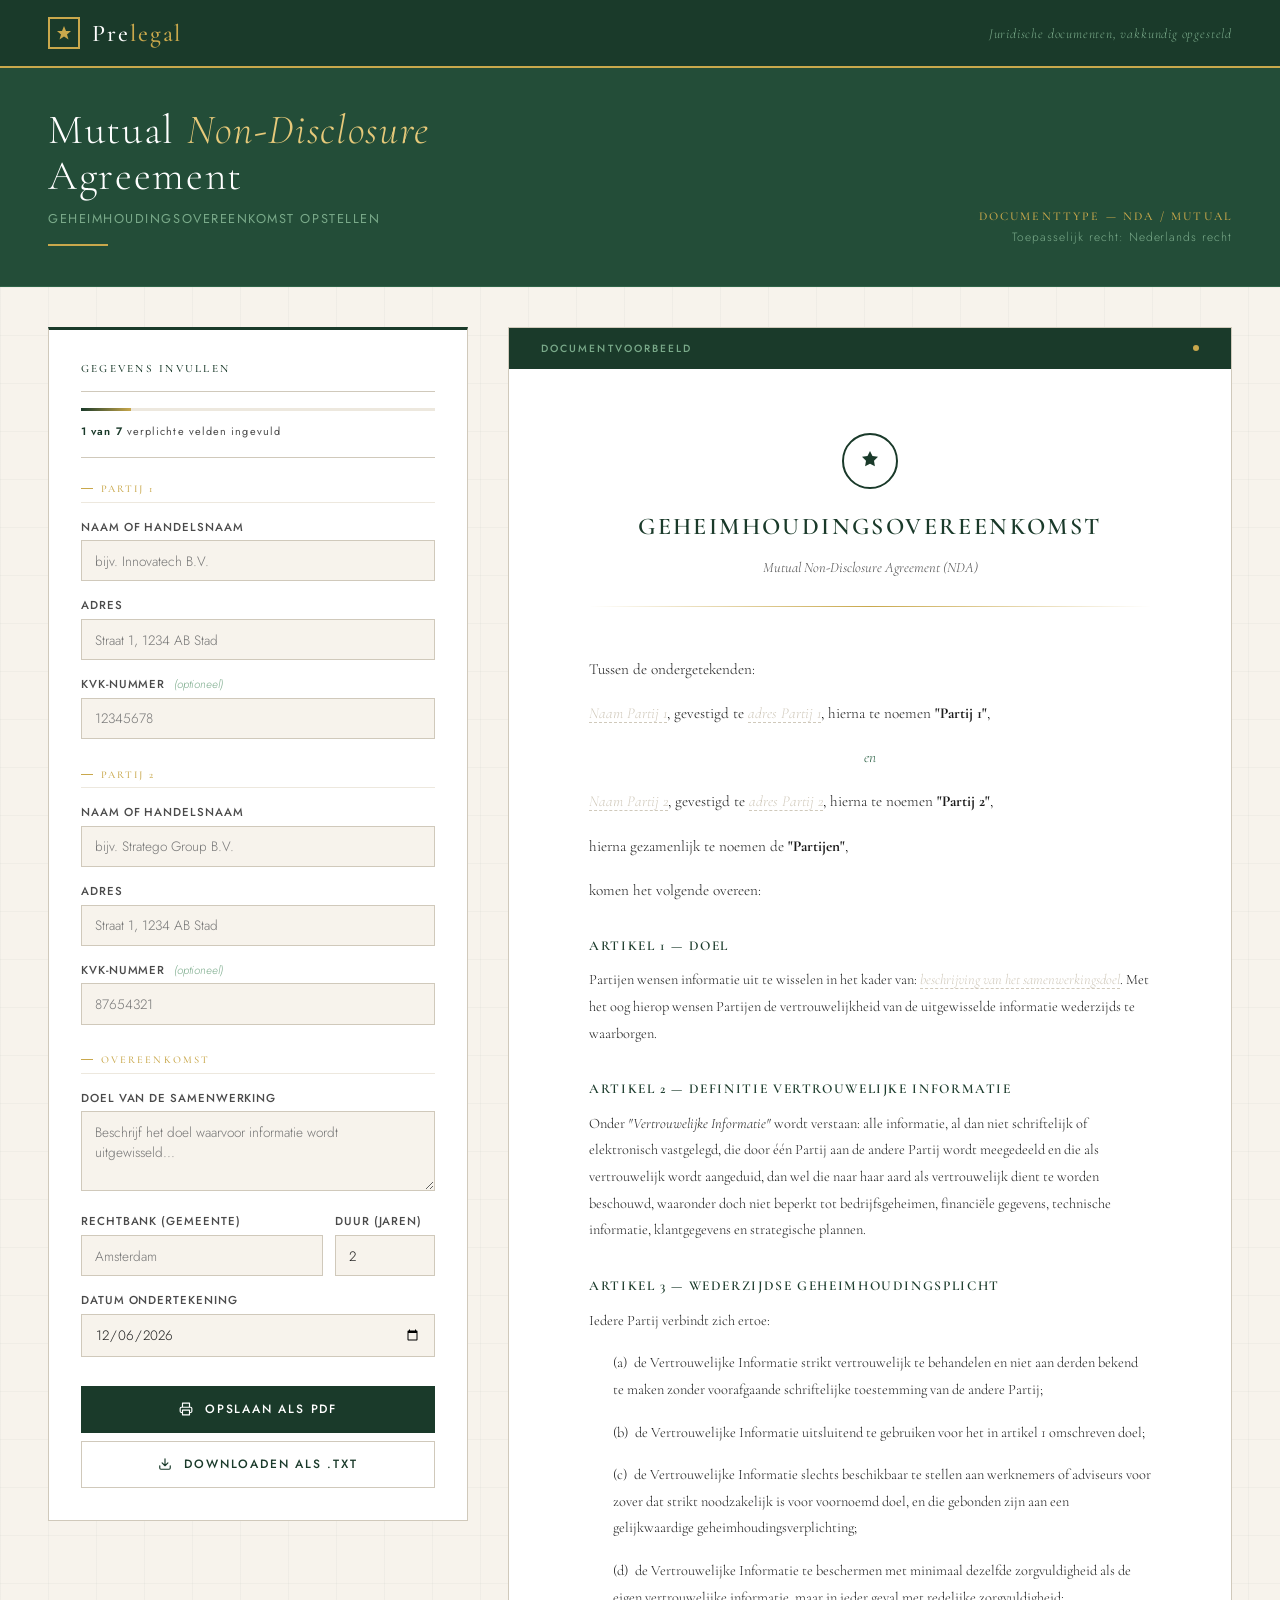
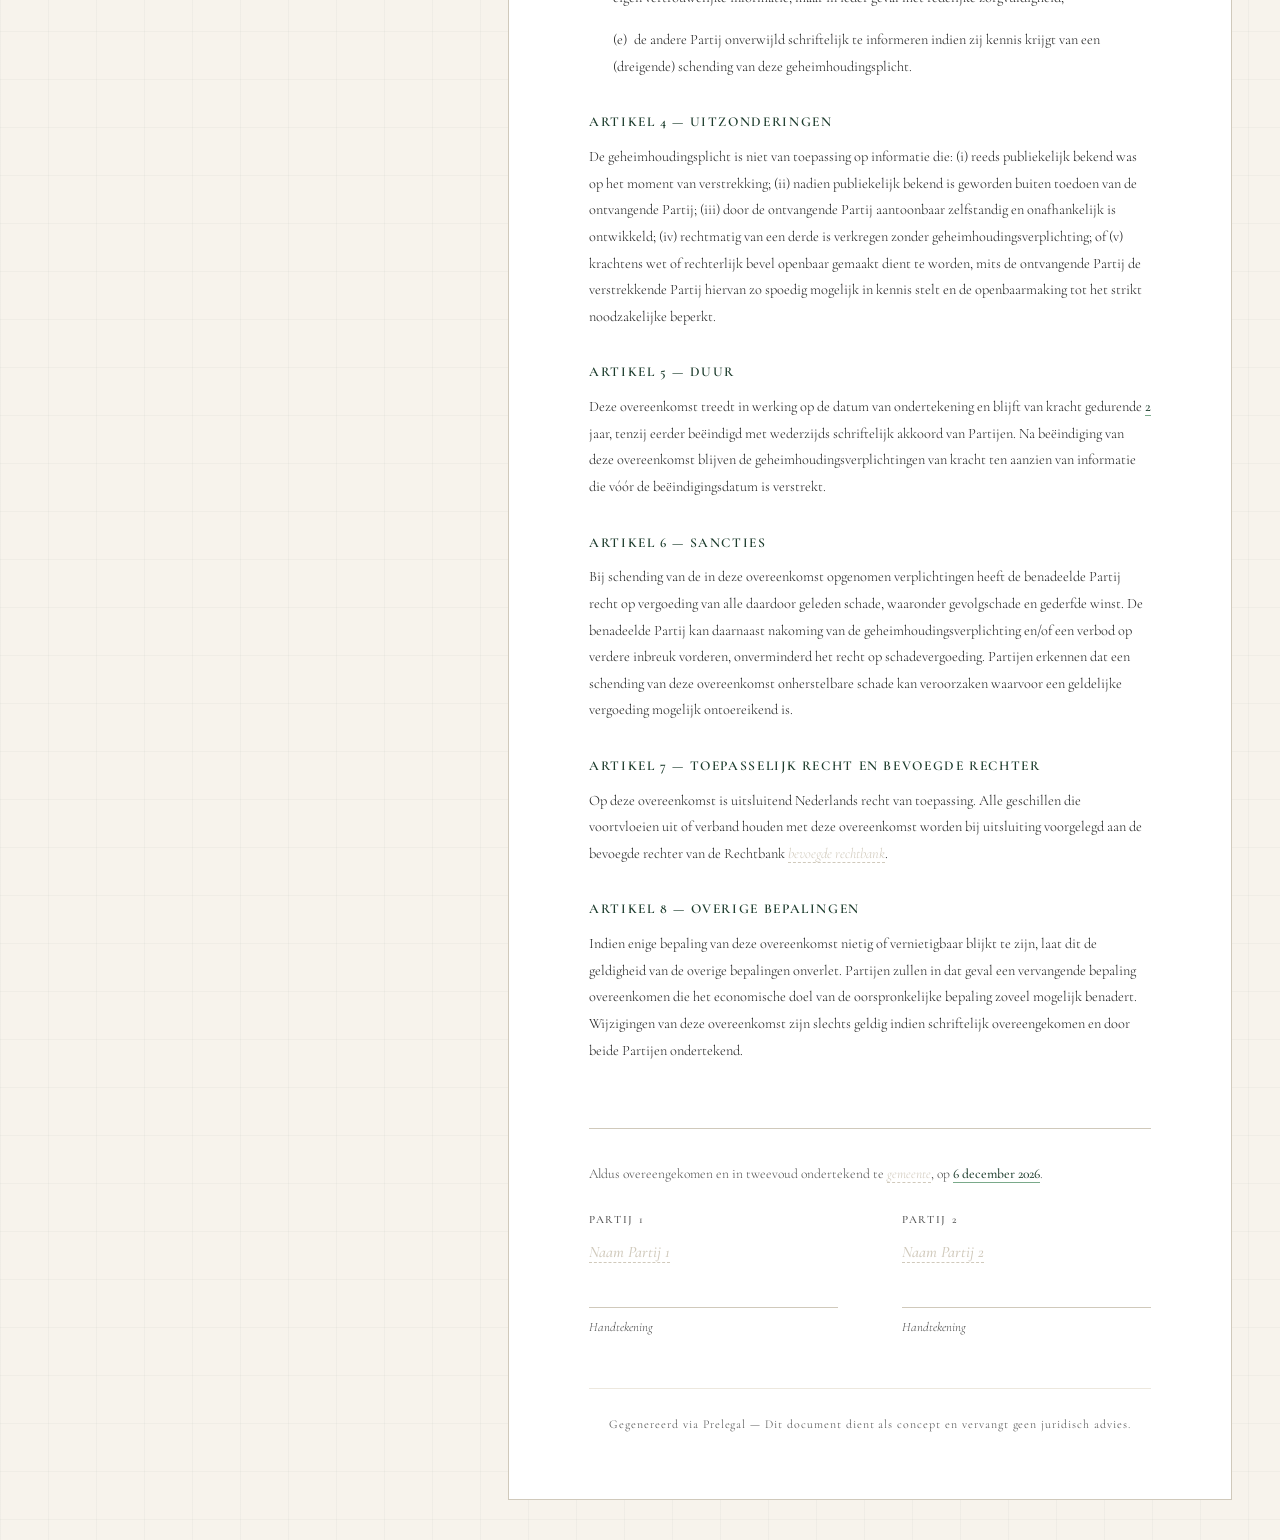
==== commit be44403e: "feat(PL-3): NDA Creator v2 – Dutch law, PDF print, progress bar, quality fixes - Rebuild with luxury" ====
--- a/prototype/nda-creator/index.html
+++ b/prototype/nda-creator/index.html
@@ -81,9 +81,7 @@
       letter-spacing: 0.08em;
     }
 
-    .logo-text span {
-      color: var(--gold);
-    }
+    .logo-text span { color: var(--gold); }
 
     .header-badge {
       font-family: 'Cormorant Garamond', serif;
@@ -118,10 +116,7 @@
       line-height: 1.1;
     }
 
-    .hero h1 em {
-      font-style: italic;
-      color: var(--gold-light);
-    }
+    .hero h1 em { font-style: italic; color: var(--gold-light); }
 
     .hero p {
       font-size: 0.8rem;
@@ -139,9 +134,7 @@
       margin-top: 1rem;
     }
 
-    .hero-meta {
-      text-align: right;
-    }
+    .hero-meta { text-align: right; }
 
     .hero-meta .doc-type {
       font-family: 'Cormorant Garamond', serif;
@@ -188,13 +181,44 @@
       text-transform: uppercase;
       color: var(--forest);
       padding-bottom: 1rem;
+      margin-bottom: 1rem;
       border-bottom: 1px solid var(--rule);
+    }
+
+    /* ── VOORTGANGSBALK ── */
+    .progress-wrap {
       margin-bottom: 1.5rem;
-    }
-
-    .form-section {
-      margin-bottom: 1.8rem;
-    }
+      padding-bottom: 1rem;
+      border-bottom: 1px solid var(--rule);
+    }
+
+    .progress-track {
+      height: 3px;
+      background: var(--parchment);
+      margin-bottom: 0.45rem;
+    }
+
+    .progress-fill {
+      height: 100%;
+      background: linear-gradient(to right, var(--forest), var(--gold));
+      transition: width 0.35s ease;
+      width: 0%;
+    }
+
+    .progress-label {
+      font-size: 0.68rem;
+      font-weight: 400;
+      letter-spacing: 0.1em;
+      color: var(--ink-muted);
+    }
+
+    .progress-label strong {
+      color: var(--forest);
+      font-weight: 600;
+    }
+
+    /* ── FORM SECTIONS & FIELDS ── */
+    .form-section { margin-bottom: 1.8rem; }
 
     .section-label {
       font-family: 'Cormorant Garamond', serif;
@@ -219,9 +243,7 @@
       flex-shrink: 0;
     }
 
-    .field {
-      margin-bottom: 1rem;
-    }
+    .field { margin-bottom: 1rem; }
 
     .field label {
       display: block;
@@ -280,28 +302,44 @@
       gap: 0.75rem;
     }
 
+    /* ── KNOPPEN ── */
+    .btn-group {
+      display: flex;
+      flex-direction: column;
+      gap: 0.5rem;
+      margin-top: 0.5rem;
+    }
+
     .download-btn {
       width: 100%;
       padding: 0.85rem 1.5rem;
       background: var(--forest);
       color: var(--white);
-      border: none;
+      border: 1.5px solid transparent;
       font-family: 'Jost', sans-serif;
       font-size: 0.75rem;
       font-weight: 500;
       letter-spacing: 0.15em;
       text-transform: uppercase;
       cursor: pointer;
-      margin-top: 0.5rem;
-      transition: background 0.2s;
+      transition: background 0.2s, border-color 0.2s;
       display: flex;
       align-items: center;
       justify-content: center;
       gap: 0.75rem;
     }
 
-    .download-btn:hover {
-      background: var(--forest-light);
+    .download-btn:hover { background: var(--forest-light); }
+
+    .download-btn--secondary {
+      background: transparent;
+      color: var(--forest);
+      border-color: var(--rule);
+    }
+
+    .download-btn--secondary:hover {
+      background: var(--parchment);
+      border-color: var(--forest);
     }
 
     .download-btn svg {
@@ -406,9 +444,7 @@
       margin: 1.5rem 0;
     }
 
-    .doc-body p {
-      margin-bottom: 1rem;
-    }
+    .doc-body p { margin-bottom: 1rem; }
 
     .article-heading {
       font-weight: 600;
@@ -420,10 +456,7 @@
       margin-bottom: 0.6rem;
     }
 
-    .article-text {
-      font-size: 0.9rem;
-      color: var(--ink);
-    }
+    .article-text { font-size: 0.9rem; color: var(--ink); }
 
     .article-sub {
       padding-left: 1.5rem;
@@ -497,7 +530,7 @@
       to   { opacity: 1; transform: translateY(0); }
     }
 
-    .form-panel { animation: fadeUp 0.5s ease both; animation-delay: 0.1s; }
+    .form-panel    { animation: fadeUp 0.5s ease both; animation-delay: 0.1s; }
     .preview-panel { animation: fadeUp 0.5s ease both; animation-delay: 0.2s; }
 
     /* ── RESPONSIVE ── */
@@ -508,6 +541,107 @@
       .hero { padding: 2rem 1.5rem; }
       main { padding: 2rem 1.5rem; }
       .document { padding: 2.5rem 2rem; }
+    }
+
+    /* ══════════════════════════════════════════════════════════
+       PRINT STYLESHEET — alleen actief bij window.print()
+       ══════════════════════════════════════════════════════════ */
+    @media print {
+
+      @page {
+        size: A4 portrait;
+        margin: 20mm 25mm 20mm 25mm;
+      }
+
+      /* Verberg alle UI-elementen */
+      header,
+      .hero,
+      .form-panel,
+      .preview-header {
+        display: none !important;
+      }
+
+      /* Reset pagina-achtergrond */
+      html, body {
+        background: white !important;
+        background-image: none !important;
+        color: #1c1c1c !important;
+      }
+
+      /* Layout terugzetten naar één kolom */
+      main {
+        display: block !important;
+        max-width: none !important;
+        padding: 0 !important;
+        margin: 0 !important;
+      }
+
+      .preview-panel {
+        border: none !important;
+        width: 100% !important;
+      }
+
+      /* Document opmaak voor papier */
+      .document {
+        padding: 0 !important;
+        font-family: 'Cormorant Garamond', Georgia, 'Times New Roman', serif;
+        font-size: 10.5pt;
+        line-height: 1.7;
+        color: #1c1c1c !important;
+        min-height: none !important;
+      }
+
+      .doc-title {
+        font-size: 16pt;
+        color: #1a3a2a !important;
+      }
+
+      .article-heading {
+        font-size: 9pt;
+        color: #1a3a2a !important;
+        break-after: avoid;
+        page-break-after: avoid;
+      }
+
+      .signature-section {
+        break-inside: avoid;
+        page-break-inside: avoid;
+      }
+
+      .sig-block {
+        break-inside: avoid;
+        page-break-inside: avoid;
+      }
+
+      /* Lege velden worden rood gemarkeerd als waarschuwing */
+      .placeholder {
+        color: #cc0000 !important;
+        border-bottom: 1px solid #cc0000 !important;
+        font-style: italic;
+      }
+
+      /* Ingevulde waarden: verwijder decoratieve groene onderlijn */
+      .filled {
+        color: #1c1c1c !important;
+        border-bottom: none !important;
+        font-weight: 600;
+      }
+
+      /* Gouden lijn: gradient werkt niet in print, gebruik solide lijn */
+      .doc-rule {
+        background: none !important;
+        border-bottom: 1px solid #c9a84c !important;
+        height: 1px !important;
+      }
+
+      /* Animaties uitzetten */
+      *, *::before, *::after {
+        animation: none !important;
+        transition: none !important;
+      }
+
+      /* Voorkom dat browser URL's afdrukt na links */
+      a[href]::after { content: none !important; }
     }
   </style>
 </head>
@@ -546,64 +680,78 @@
     <div class="form-panel">
       <div class="panel-title">Gegevens invullen</div>
 
+      <!-- VOORTGANGSBALK -->
+      <div class="progress-wrap">
+        <div class="progress-track">
+          <div class="progress-fill" id="progress-fill"></div>
+        </div>
+        <span class="progress-label" id="progress-label">Vul de verplichte velden in om te beginnen</span>
+      </div>
+
       <div class="form-section">
         <div class="section-label">Partij 1</div>
         <div class="field">
-          <label>Naam of handelsnaam</label>
-          <input type="text" id="p1_naam" placeholder="bijv. Innovatech B.V." oninput="updateDoc()" />
+          <label for="p1_naam">Naam of handelsnaam</label>
+          <input type="text" id="p1_naam" placeholder="bijv. Innovatech B.V." oninput="scheduleUpdate()" />
         </div>
         <div class="field">
-          <label>Adres</label>
-          <input type="text" id="p1_adres" placeholder="Straat 1, 1234 AB Stad" oninput="updateDoc()" />
+          <label for="p1_adres">Adres</label>
+          <input type="text" id="p1_adres" placeholder="Straat 1, 1234 AB Stad" oninput="scheduleUpdate()" />
         </div>
         <div class="field">
-          <label>KvK-nummer <span class="opt">(optioneel)</span></label>
-          <input type="text" id="p1_kvk" placeholder="12345678" oninput="updateDoc()" />
+          <label for="p1_kvk">KvK-nummer <span class="opt">(optioneel)</span></label>
+          <input type="text" id="p1_kvk" placeholder="12345678" oninput="scheduleUpdate()" />
         </div>
       </div>
 
       <div class="form-section">
         <div class="section-label">Partij 2</div>
         <div class="field">
-          <label>Naam of handelsnaam</label>
-          <input type="text" id="p2_naam" placeholder="bijv. Stratego Group B.V." oninput="updateDoc()" />
+          <label for="p2_naam">Naam of handelsnaam</label>
+          <input type="text" id="p2_naam" placeholder="bijv. Stratego Group B.V." oninput="scheduleUpdate()" />
         </div>
         <div class="field">
-          <label>Adres</label>
-          <input type="text" id="p2_adres" placeholder="Straat 1, 1234 AB Stad" oninput="updateDoc()" />
+          <label for="p2_adres">Adres</label>
+          <input type="text" id="p2_adres" placeholder="Straat 1, 1234 AB Stad" oninput="scheduleUpdate()" />
         </div>
         <div class="field">
-          <label>KvK-nummer <span class="opt">(optioneel)</span></label>
-          <input type="text" id="p2_kvk" placeholder="87654321" oninput="updateDoc()" />
+          <label for="p2_kvk">KvK-nummer <span class="opt">(optioneel)</span></label>
+          <input type="text" id="p2_kvk" placeholder="87654321" oninput="scheduleUpdate()" />
         </div>
       </div>
 
       <div class="form-section">
         <div class="section-label">Overeenkomst</div>
         <div class="field">
-          <label>Doel van de samenwerking</label>
-          <textarea id="doel" placeholder="Beschrijf het doel waarvoor informatie wordt uitgewisseld..." oninput="updateDoc()"></textarea>
+          <label for="doel">Doel van de samenwerking</label>
+          <textarea id="doel" placeholder="Beschrijf het doel waarvoor informatie wordt uitgewisseld..." oninput="scheduleUpdate()"></textarea>
         </div>
         <div class="field field-row">
           <div>
-            <label>Rechtbank (gemeente)</label>
-            <input type="text" id="gemeente" placeholder="Amsterdam" oninput="updateDoc()" />
+            <label for="gemeente">Rechtbank (gemeente)</label>
+            <input type="text" id="gemeente" placeholder="Amsterdam" oninput="scheduleUpdate()" />
           </div>
           <div>
-            <label>Duur (jaren)</label>
-            <input type="number" id="duur" value="2" min="1" max="10" oninput="updateDoc()" />
+            <label for="duur">Duur (jaren)</label>
+            <input type="number" id="duur" value="2" min="1" max="10" oninput="scheduleUpdate()" />
           </div>
         </div>
         <div class="field">
-          <label>Datum ondertekening</label>
-          <input type="date" id="datum" oninput="updateDoc()" />
+          <label for="datum">Datum ondertekening</label>
+          <input type="date" id="datum" oninput="scheduleUpdate()" />
         </div>
       </div>
 
-      <button class="download-btn" onclick="downloadTxt()">
-        <svg viewBox="0 0 24 24"><path d="M21 15v4a2 2 0 01-2 2H5a2 2 0 01-2-2v-4M7 10l5 5 5-5M12 15V3"/></svg>
-        Document downloaden als .txt
-      </button>
+      <div class="btn-group">
+        <button class="download-btn" onclick="printDoc()">
+          <svg viewBox="0 0 24 24"><path d="M6 9V2h12v7M6 18H4a2 2 0 01-2-2v-5a2 2 0 012-2h16a2 2 0 012 2v5a2 2 0 01-2 2h-2M6 14h12v8H6z"/></svg>
+          Opslaan als PDF
+        </button>
+        <button class="download-btn download-btn--secondary" onclick="downloadTxt()">
+          <svg viewBox="0 0 24 24"><path d="M21 15v4a2 2 0 01-2 2H5a2 2 0 01-2-2v-4M7 10l5 5 5-5M12 15V3"/></svg>
+          Downloaden als .txt
+        </button>
+      </div>
     </div>
 
     <!-- DOCUMENT PREVIEW -->
@@ -620,15 +768,30 @@
   </main>
 
   <script>
+    // ── VERPLICHTE VELDEN ────────────────────────────────────────────────────────
+    // 'duur' staat niet in REQUIRED omdat het al een standaardwaarde heeft (2 jaar).
+    const REQUIRED = ['p1_naam', 'p1_adres', 'p2_naam', 'p2_adres', 'doel', 'gemeente', 'datum'];
+
+    // ── HULPFUNCTIES ─────────────────────────────────────────────────────────────
     function val(id) {
       return document.getElementById(id)?.value?.trim() || '';
     }
 
+    // Fix XSS: gebruikersinvoer wordt gesaneerd voordat het in innerHTML belandt.
+    // Zo breekt invoer met <, >, & het document niet.
+    function escapeHtml(str) {
+      return str
+        .replace(/&/g, '&amp;')
+        .replace(/</g, '&lt;')
+        .replace(/>/g, '&gt;')
+        .replace(/"/g, '&quot;');
+    }
+
     function span(text, isFilled) {
-      if (isFilled) {
-        return `<span class="filled">${text}</span>`;
-      }
-      return `<span class="placeholder">${text}</span>`;
+      const safe = escapeHtml(text);
+      return isFilled
+        ? `<span class="filled">${safe}</span>`
+        : `<span class="placeholder">${safe}</span>`;
     }
 
     function f(id, fallback) {
@@ -636,7 +799,7 @@
       return v ? span(v, true) : span(fallback, false);
     }
 
-    function kvkClause(id, partijNaam) {
+    function kvkClause(id) {
       const v = val(id);
       if (!v) return '';
       return `, ingeschreven in het handelsregister van de Kamer van Koophandel onder nummer ${span(v, true)}`;
@@ -645,18 +808,43 @@
     function formatDate(id) {
       const v = val(id);
       if (!v) return span('datum', false);
-      const d = new Date(v);
-      const opts = { day: 'numeric', month: 'long', year: 'numeric' };
-      return span(d.toLocaleDateString('nl-NL', opts), true);
-    }
-
+      const d = new Date(v + 'T00:00:00'); // voorkom tijdzone-verschuiving
+      return span(d.toLocaleDateString('nl-NL', { day: 'numeric', month: 'long', year: 'numeric' }), true);
+    }
+
+    // ── DEBOUNCE ─────────────────────────────────────────────────────────────────
+    // Wacht 150ms na de laatste toetsaanslag voordat de preview wordt bijgewerkt.
+    // Voorkomt onnodige hertekeningen bij snel typen.
+    let _debounceTimer = null;
+    function scheduleUpdate() {
+      clearTimeout(_debounceTimer);
+      _debounceTimer = setTimeout(updateDoc, 150);
+    }
+
+    // ── VOORTGANGSBALK ───────────────────────────────────────────────────────────
+    function updateProgress() {
+      const filled = REQUIRED.filter(id => val(id) !== '').length;
+      const total  = REQUIRED.length;
+      const pct    = Math.round((filled / total) * 100);
+
+      document.getElementById('progress-fill').style.width = pct + '%';
+
+      const label = document.getElementById('progress-label');
+      if (filled === total) {
+        label.innerHTML = '<strong>Document volledig ingevuld</strong> — klaar om op te slaan';
+      } else {
+        label.innerHTML = `<strong>${filled} van ${total}</strong> verplichte velden ingevuld`;
+      }
+    }
+
+    // ── DOCUMENT OPBOUWEN ────────────────────────────────────────────────────────
     function updateDoc() {
-      const preview = document.getElementById('doc-preview');
+      updateProgress();
 
       const p1 = val('p1_naam') || null;
       const p2 = val('p2_naam') || null;
 
-      preview.innerHTML = `
+      document.getElementById('doc-preview').innerHTML = `
         <div class="doc-watermark">
           <div class="seal">
             <svg viewBox="0 0 24 24"><path d="M12 2l2.5 5 5.5.8-4 3.9.9 5.5L12 14.8l-4.9 2.4.9-5.5-4-3.9 5.5-.8z"/></svg>
@@ -670,17 +858,16 @@
           <p>Tussen de ondergetekenden:</p>
 
           <p>
-            ${f('p1_naam', 'Naam Partij 1')}, gevestigd te ${f('p1_adres', 'adres Partij 1')}${kvkClause('p1_kvk', 'p1')},
+            ${f('p1_naam', 'Naam Partij 1')}, gevestigd te ${f('p1_adres', 'adres Partij 1')}${kvkClause('p1_kvk')},
             hierna te noemen <strong>"Partij 1"</strong>,
           </p>
           <p style="text-align:center; color: var(--forest-light); font-style: italic;">en</p>
           <p>
-            ${f('p2_naam', 'Naam Partij 2')}, gevestigd te ${f('p2_adres', 'adres Partij 2')}${kvkClause('p2_kvk', 'p2')},
+            ${f('p2_naam', 'Naam Partij 2')}, gevestigd te ${f('p2_adres', 'adres Partij 2')}${kvkClause('p2_kvk')},
             hierna te noemen <strong>"Partij 2"</strong>,
           </p>
 
           <p>hierna gezamenlijk te noemen de <strong>"Partijen"</strong>,</p>
-
           <p>komen het volgende overeen:</p>
 
           <div class="article-heading">Artikel 1 — Doel</div>
@@ -692,34 +879,42 @@
 
           <div class="article-heading">Artikel 2 — Definitie vertrouwelijke informatie</div>
           <p class="article-text">
-            Onder <em>"Vertrouwelijke Informatie"</em> wordt verstaan: alle informatie, al dan niet schriftelijk of elektronisch vastgelegd, die door één Partij aan de andere Partij wordt meegedeeld en die als vertrouwelijk wordt aangeduid, dan wel die naar haar aard als vertrouwelijk dient te worden beschouwd.
+            Onder <em>"Vertrouwelijke Informatie"</em> wordt verstaan: alle informatie, al dan niet schriftelijk of elektronisch vastgelegd, die door één Partij aan de andere Partij wordt meegedeeld en die als vertrouwelijk wordt aangeduid, dan wel die naar haar aard als vertrouwelijk dient te worden beschouwd, waaronder doch niet beperkt tot bedrijfsgeheimen, financiële gegevens, technische informatie, klantgegevens en strategische plannen.
           </p>
 
           <div class="article-heading">Artikel 3 — Wederzijdse geheimhoudingsplicht</div>
           <p class="article-text">Iedere Partij verbindt zich ertoe:</p>
           <p class="article-sub">(a)&ensp;de Vertrouwelijke Informatie strikt vertrouwelijk te behandelen en niet aan derden bekend te maken zonder voorafgaande schriftelijke toestemming van de andere Partij;</p>
           <p class="article-sub">(b)&ensp;de Vertrouwelijke Informatie uitsluitend te gebruiken voor het in artikel 1 omschreven doel;</p>
-          <p class="article-sub">(c)&ensp;de Vertrouwelijke Informatie slechts beschikbaar te stellen aan werknemers of adviseurs voor zover dat strikt noodzakelijk is voor voornoemd doel, en die gebonden zijn aan een gelijkwaardige geheimhoudingsverplichting.</p>
+          <p class="article-sub">(c)&ensp;de Vertrouwelijke Informatie slechts beschikbaar te stellen aan werknemers of adviseurs voor zover dat strikt noodzakelijk is voor voornoemd doel, en die gebonden zijn aan een gelijkwaardige geheimhoudingsverplichting;</p>
+          <p class="article-sub">(d)&ensp;de Vertrouwelijke Informatie te beschermen met minimaal dezelfde zorgvuldigheid als de eigen vertrouwelijke informatie, maar in ieder geval met redelijke zorgvuldigheid;</p>
+          <p class="article-sub">(e)&ensp;de andere Partij onverwijld schriftelijk te informeren indien zij kennis krijgt van een (dreigende) schending van deze geheimhoudingsplicht.</p>
 
           <div class="article-heading">Artikel 4 — Uitzonderingen</div>
           <p class="article-text">
-            De geheimhoudingsplicht is niet van toepassing op informatie die: (i) reeds publiekelijk bekend was op het moment van verstrekking; (ii) nadien publiekelijk bekend is geworden buiten toedoen van de ontvangende Partij; of (iii) krachtens wet of rechterlijk bevel openbaar gemaakt dient te worden, mits de ontvangende Partij de verstrekkende Partij hiervan zo spoedig mogelijk in kennis stelt.
+            De geheimhoudingsplicht is niet van toepassing op informatie die: (i) reeds publiekelijk bekend was op het moment van verstrekking; (ii) nadien publiekelijk bekend is geworden buiten toedoen van de ontvangende Partij; (iii) door de ontvangende Partij aantoonbaar zelfstandig en onafhankelijk is ontwikkeld; (iv) rechtmatig van een derde is verkregen zonder geheimhoudingsverplichting; of (v) krachtens wet of rechterlijk bevel openbaar gemaakt dient te worden, mits de ontvangende Partij de verstrekkende Partij hiervan zo spoedig mogelijk in kennis stelt en de openbaarmaking tot het strikt noodzakelijke beperkt.
           </p>
 
           <div class="article-heading">Artikel 5 — Duur</div>
           <p class="article-text">
             Deze overeenkomst treedt in werking op de datum van ondertekening en blijft van kracht gedurende
             ${f('duur', '___')} jaar, tenzij eerder beëindigd met wederzijds schriftelijk akkoord van Partijen.
+            Na beëindiging van deze overeenkomst blijven de geheimhoudingsverplichtingen van kracht ten aanzien van informatie die vóór de beëindigingsdatum is verstrekt.
           </p>
 
-          <div class="article-heading">Artikel 6 — Toepasselijk recht en bevoegde rechter</div>
+          <div class="article-heading">Artikel 6 — Sancties</div>
+          <p class="article-text">
+            Bij schending van de in deze overeenkomst opgenomen verplichtingen heeft de benadeelde Partij recht op vergoeding van alle daardoor geleden schade, waaronder gevolgschade en gederfde winst. De benadeelde Partij kan daarnaast nakoming van de geheimhoudingsverplichting en/of een verbod op verdere inbreuk vorderen, onverminderd het recht op schadevergoeding. Partijen erkennen dat een schending van deze overeenkomst onherstelbare schade kan veroorzaken waarvoor een geldelijke vergoeding mogelijk ontoereikend is.
+          </p>
+
+          <div class="article-heading">Artikel 7 — Toepasselijk recht en bevoegde rechter</div>
           <p class="article-text">
             Op deze overeenkomst is uitsluitend Nederlands recht van toepassing. Alle geschillen die voortvloeien uit of verband houden met deze overeenkomst worden bij uitsluiting voorgelegd aan de bevoegde rechter van de Rechtbank ${f('gemeente', 'bevoegde rechtbank')}.
           </p>
 
-          <div class="article-heading">Artikel 7 — Overige bepalingen</div>
+          <div class="article-heading">Artikel 8 — Overige bepalingen</div>
           <p class="article-text">
-            Indien enige bepaling van deze overeenkomst nietig of vernietigbaar blijkt te zijn, laat dit de geldigheid van de overige bepalingen onverlet. Partijen zullen in dat geval een vervangende bepaling overeenkomen die het economische doel van de oorspronkelijke bepaling zoveel mogelijk benadert. Wijzigingen van deze overeenkomst zijn slechts geldig indien schriftelijk overeengekomen.
+            Indien enige bepaling van deze overeenkomst nietig of vernietigbaar blijkt te zijn, laat dit de geldigheid van de overige bepalingen onverlet. Partijen zullen in dat geval een vervangende bepaling overeenkomen die het economische doel van de oorspronkelijke bepaling zoveel mogelijk benadert. Wijzigingen van deze overeenkomst zijn slechts geldig indien schriftelijk overeengekomen en door beide Partijen ondertekend.
           </p>
 
           <div class="signature-section">
@@ -747,17 +942,46 @@
       `;
     }
 
+    // ── PDF AFDRUKKEN ─────────────────────────────────────────────────────────────
+    function printDoc() {
+      // Controleer of alle verplichte velden zijn ingevuld
+      const missing = REQUIRED.filter(id => val(id) === '');
+      if (missing.length > 0) {
+        const aantal = missing.length;
+        const bevestig = confirm(
+          `Er ${aantal === 1 ? 'is' : 'zijn'} nog ${aantal} verplicht${aantal === 1 ? '' : 'e'} veld${aantal === 1 ? '' : 'en'} niet ingevuld.\n\n` +
+          `Lege velden worden rood gemarkeerd in de PDF.\n\n` +
+          `Wil je toch doorgaan?`
+        );
+        if (!bevestig) return;
+      }
+
+      // Stel de paginatitel in — browsers gebruiken dit als standaard bestandsnaam
+      const p1 = val('p1_naam') || 'Partij1';
+      const p2 = val('p2_naam') || 'Partij2';
+      const origTitle = document.title;
+      document.title = `NDA – ${p1} & ${p2}`;
+
+      window.print();
+
+      // Herstel de originele titel na sluiten van de printdialoog
+      setTimeout(() => { document.title = origTitle; }, 1000);
+    }
+
+    // ── TXT DOWNLOAD ──────────────────────────────────────────────────────────────
     function downloadTxt() {
-      const p1n   = val('p1_naam')  || '___';
-      const p1a   = val('p1_adres') || '___';
-      const p1k   = val('p1_kvk');
-      const p2n   = val('p2_naam')  || '___';
-      const p2a   = val('p2_adres') || '___';
-      const p2k   = val('p2_kvk');
-      const doel  = val('doel')     || '___';
-      const duur  = val('duur')     || '___';
-      const gem   = val('gemeente') || '___';
-      const datum = val('datum')    ? new Date(val('datum')).toLocaleDateString('nl-NL', {day:'numeric',month:'long',year:'numeric'}) : '___';
+      const p1n  = val('p1_naam')  || '___';
+      const p1a  = val('p1_adres') || '___';
+      const p1k  = val('p1_kvk');
+      const p2n  = val('p2_naam')  || '___';
+      const p2a  = val('p2_adres') || '___';
+      const p2k  = val('p2_kvk');
+      const doel = val('doel')     || '___';
+      const duur = val('duur')     || '___';
+      const gem  = val('gemeente') || '___';
+      const datum = val('datum')
+        ? new Date(val('datum') + 'T00:00:00').toLocaleDateString('nl-NL', { day: 'numeric', month: 'long', year: 'numeric' })
+        : '___';
 
       const p1kvk = p1k ? `, ingeschreven in het handelsregister van de KvK onder nummer ${p1k}` : '';
       const p2kvk = p2k ? `, ingeschreven in het handelsregister van de KvK onder nummer ${p2k}` : '';
@@ -791,7 +1015,9 @@
 Onder "Vertrouwelijke Informatie" wordt verstaan: alle informatie, al dan niet
 schriftelijk of elektronisch vastgelegd, die door één Partij aan de andere Partij
 wordt meegedeeld en die als vertrouwelijk wordt aangeduid, dan wel die naar haar
-aard als vertrouwelijk dient te worden beschouwd.
+aard als vertrouwelijk dient te worden beschouwd, waaronder doch niet beperkt tot
+bedrijfsgeheimen, financiële gegevens, technische informatie, klantgegevens en
+strategische plannen.
 
 
 ARTIKEL 3 — WEDERZIJDSE GEHEIMHOUDINGSPLICHT
@@ -803,35 +1029,52 @@
     omschreven doel;
 (c) de Vertrouwelijke Informatie slechts beschikbaar te stellen aan werknemers of
     adviseurs voor zover dat strikt noodzakelijk is voor voornoemd doel, en die
-    gebonden zijn aan een gelijkwaardige geheimhoudingsverplichting.
+    gebonden zijn aan een gelijkwaardige geheimhoudingsverplichting;
+(d) de andere Partij onverwijld schriftelijk te informeren indien zij kennis krijgt
+    van een (dreigende) schending van deze geheimhoudingsplicht.
 
 
 ARTIKEL 4 — UITZONDERINGEN
 De geheimhoudingsplicht is niet van toepassing op informatie die: (i) reeds
 publiekelijk bekend was op het moment van verstrekking; (ii) nadien publiekelijk
-bekend is geworden buiten toedoen van de ontvangende Partij; of (iii) krachtens
-wet of rechterlijk bevel openbaar gemaakt dient te worden, mits de ontvangende
-Partij de verstrekkende Partij hiervan zo spoedig mogelijk in kennis stelt.
+bekend is geworden buiten toedoen van de ontvangende Partij; (iii) door de
+ontvangende Partij aantoonbaar zelfstandig en onafhankelijk is ontwikkeld;
+(iv) rechtmatig van een derde is verkregen zonder geheimhoudingsverplichting; of
+(v) krachtens wet of rechterlijk bevel openbaar gemaakt dient te worden, mits de
+ontvangende Partij de verstrekkende Partij hiervan zo spoedig mogelijk in kennis
+stelt en de openbaarmaking tot het strikt noodzakelijke beperkt.
 
 
 ARTIKEL 5 — DUUR
 Deze overeenkomst treedt in werking op de datum van ondertekening en blijft van
 kracht gedurende ${duur} jaar, tenzij eerder beëindigd met wederzijds schriftelijk
-akkoord van Partijen.
-
-
-ARTIKEL 6 — TOEPASSELIJK RECHT EN BEVOEGDE RECHTER
+akkoord van Partijen. Na beëindiging blijven de geheimhoudingsverplichtingen van
+kracht ten aanzien van informatie die vóór de beëindigingsdatum is verstrekt.
+
+
+ARTIKEL 6 — SANCTIES
+Bij schending van de in deze overeenkomst opgenomen verplichtingen heeft de
+benadeelde Partij recht op vergoeding van alle daardoor geleden schade, waaronder
+gevolgschade en gederfde winst. De benadeelde Partij kan daarnaast nakoming van
+de geheimhoudingsverplichting en/of een verbod op verdere inbreuk vorderen,
+onverminderd het recht op schadevergoeding. Partijen erkennen dat een schending
+van deze overeenkomst onherstelbare schade kan veroorzaken waarvoor een
+geldelijke vergoeding mogelijk ontoereikend is.
+
+
+ARTIKEL 7 — TOEPASSELIJK RECHT EN BEVOEGDE RECHTER
 Op deze overeenkomst is uitsluitend Nederlands recht van toepassing. Alle
 geschillen die voortvloeien uit of verband houden met deze overeenkomst worden
 bij uitsluiting voorgelegd aan de bevoegde rechter van de Rechtbank ${gem}.
 
 
-ARTIKEL 7 — OVERIGE BEPALINGEN
+ARTIKEL 8 — OVERIGE BEPALINGEN
 Indien enige bepaling van deze overeenkomst nietig of vernietigbaar blijkt te zijn,
 laat dit de geldigheid van de overige bepalingen onverlet. Partijen zullen in dat
 geval een vervangende bepaling overeenkomen die het economische doel van de
 oorspronkelijke bepaling zoveel mogelijk benadert. Wijzigingen van deze
-overeenkomst zijn slechts geldig indien schriftelijk overeengekomen.
+overeenkomst zijn slechts geldig indien schriftelijk overeengekomen en door beide
+Partijen ondertekend.
 
 
 ${'='.repeat(60)}
@@ -849,13 +1092,21 @@
 `;
 
       const blob = new Blob([text], { type: 'text/plain;charset=utf-8' });
-      const a = document.createElement('a');
-      a.href = URL.createObjectURL(blob);
+      const url  = URL.createObjectURL(blob);
+      const a    = document.createElement('a');
+      a.href     = url;
       a.download = 'NDA-Geheimhouding.txt';
       a.click();
-    }
-
-    // Initialiseer document bij laden
+      // Geheugenfix: ruim de tijdelijke object-URL op na de download
+      setTimeout(() => URL.revokeObjectURL(url), 100);
+    }
+
+    // ── INITIALISATIE ─────────────────────────────────────────────────────────────
+    // Zet datum standaard op vandaag
+    const today = new Date().toISOString().split('T')[0];
+    document.getElementById('datum').value = today;
+
+    // Render het document direct bij het laden
     updateDoc();
   </script>
 </body>
